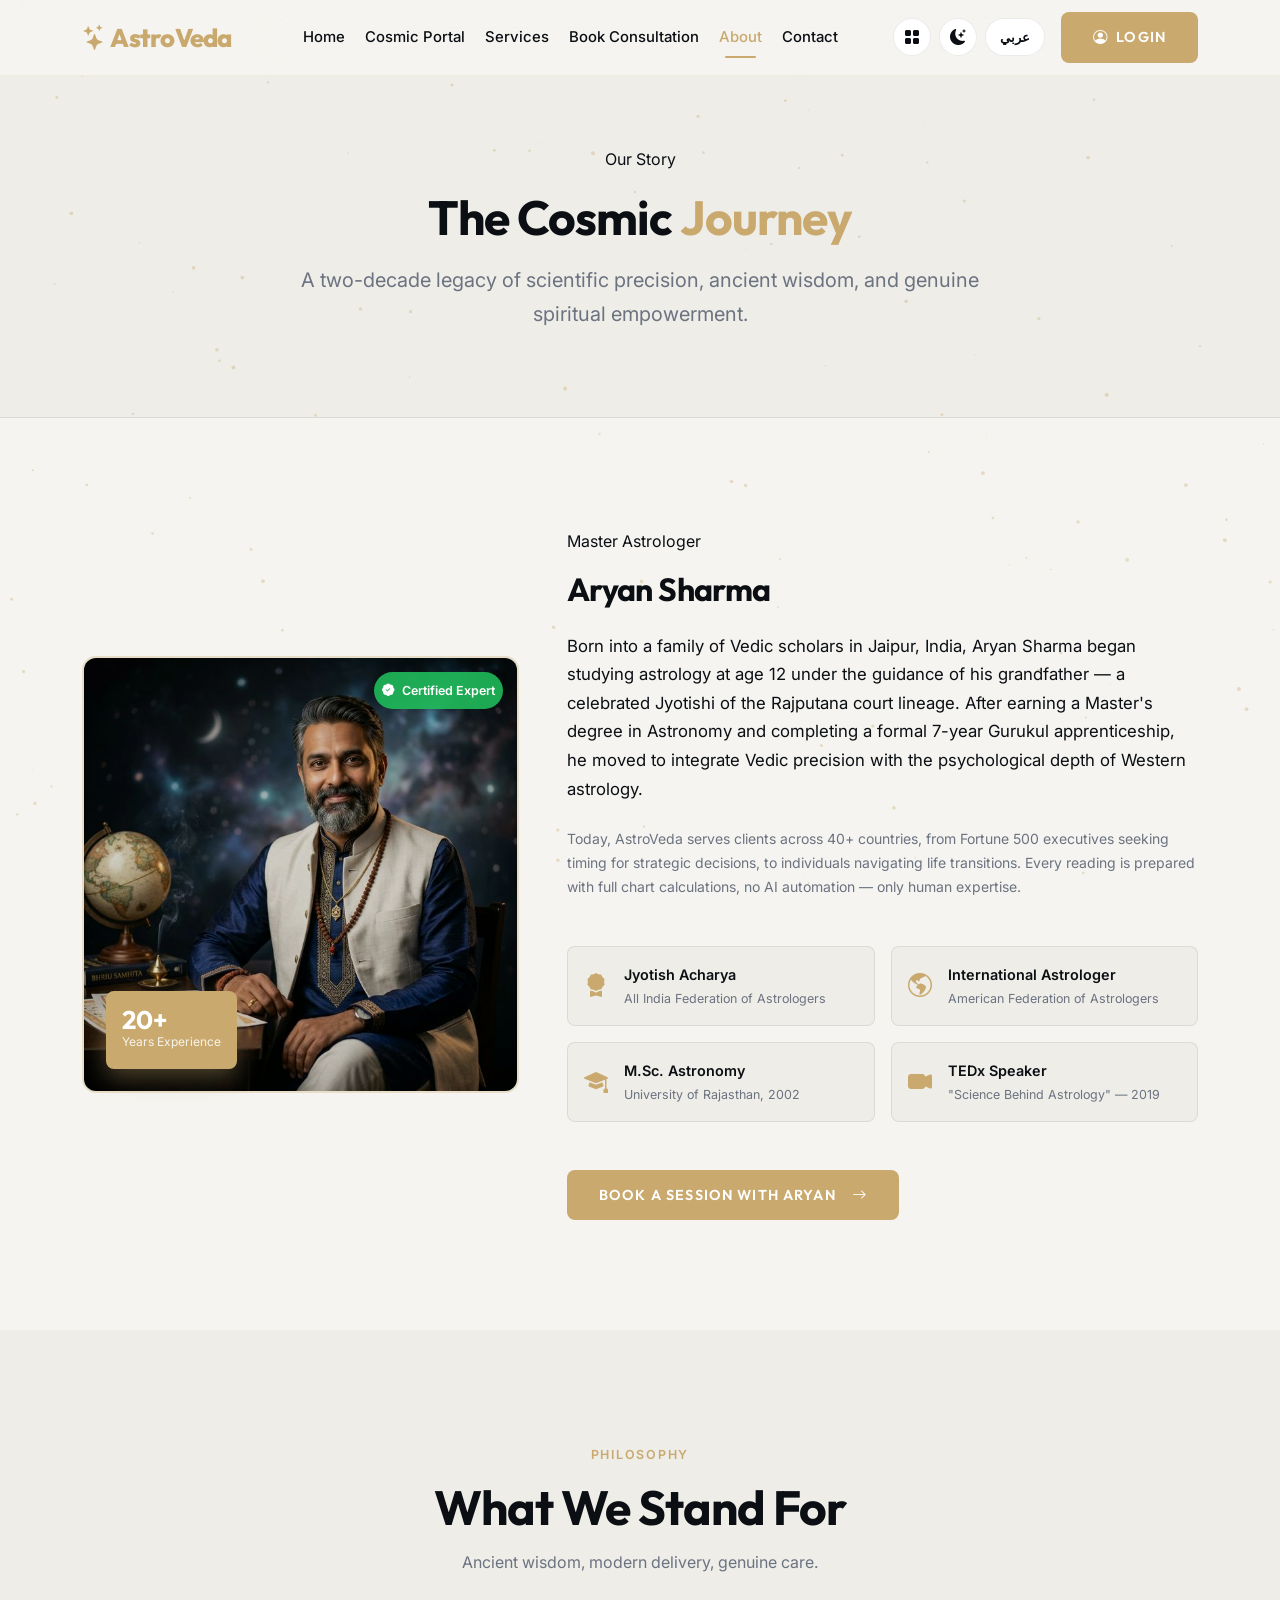
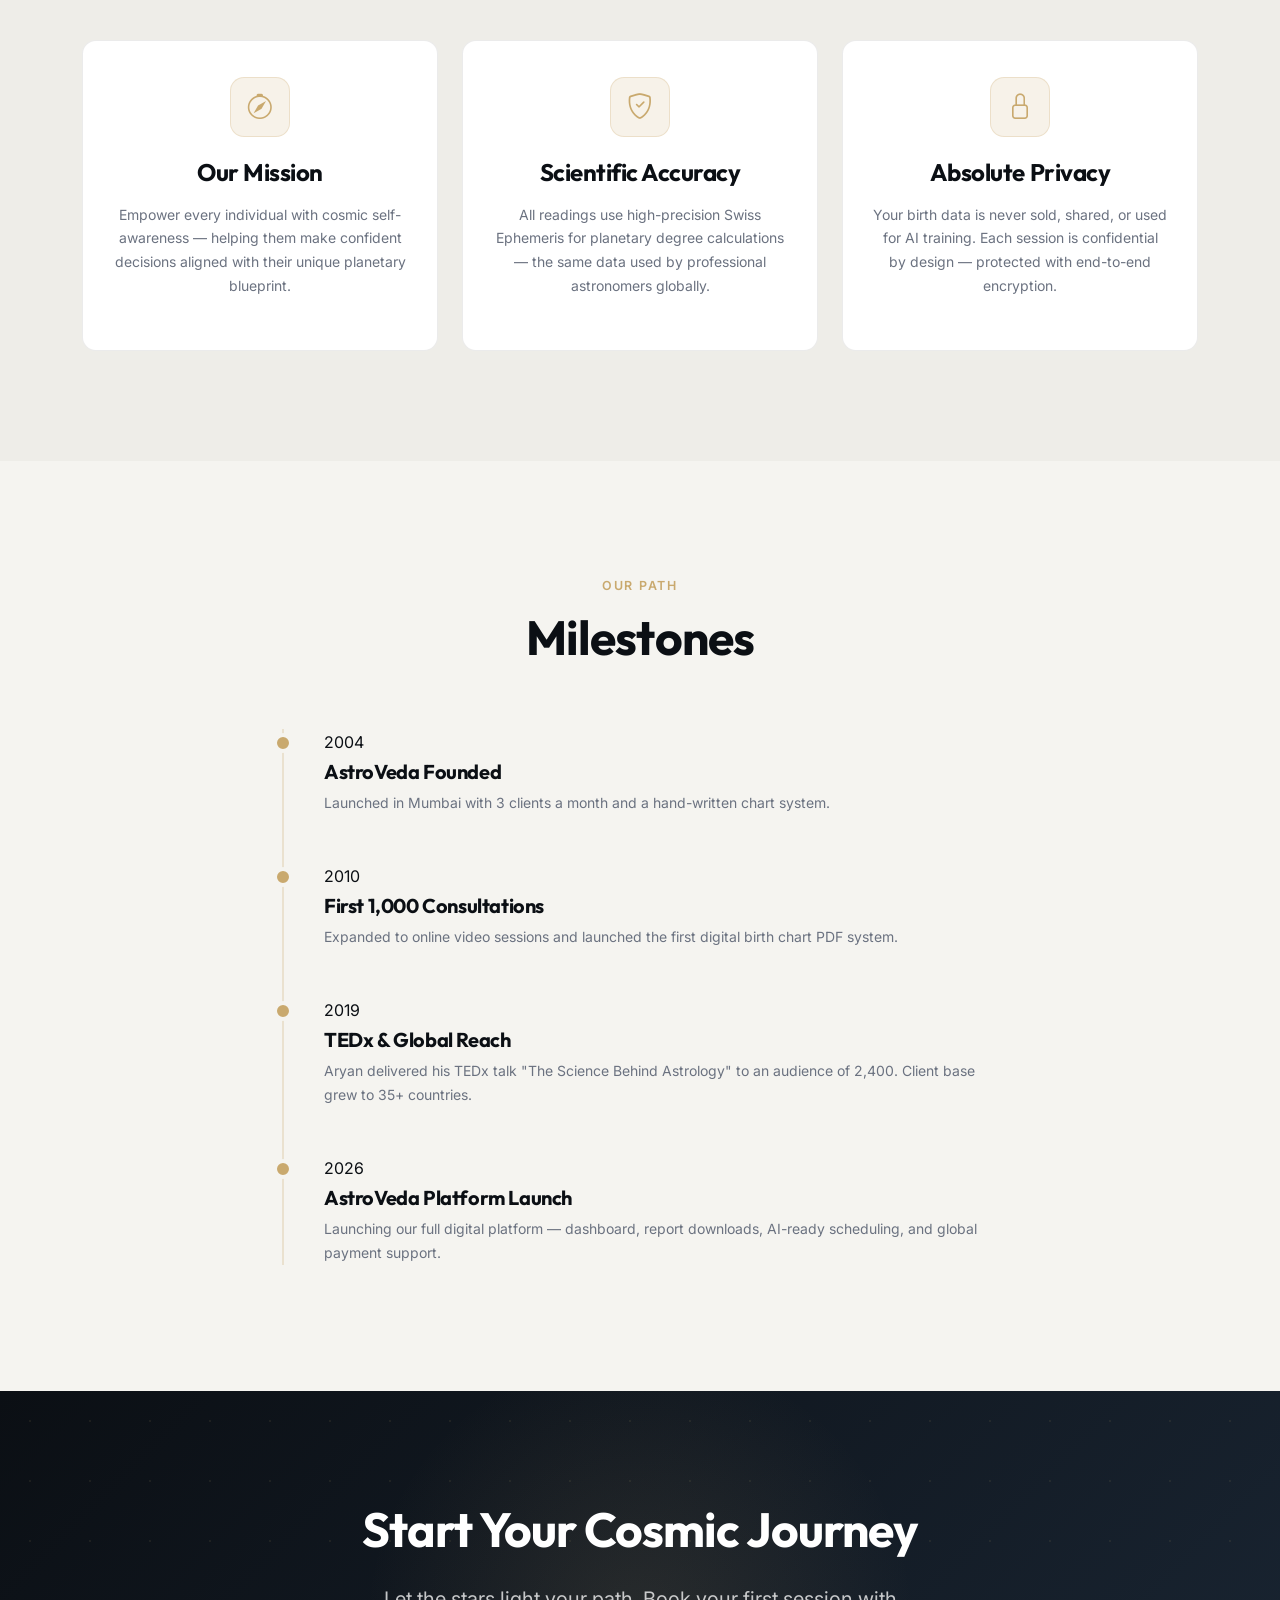
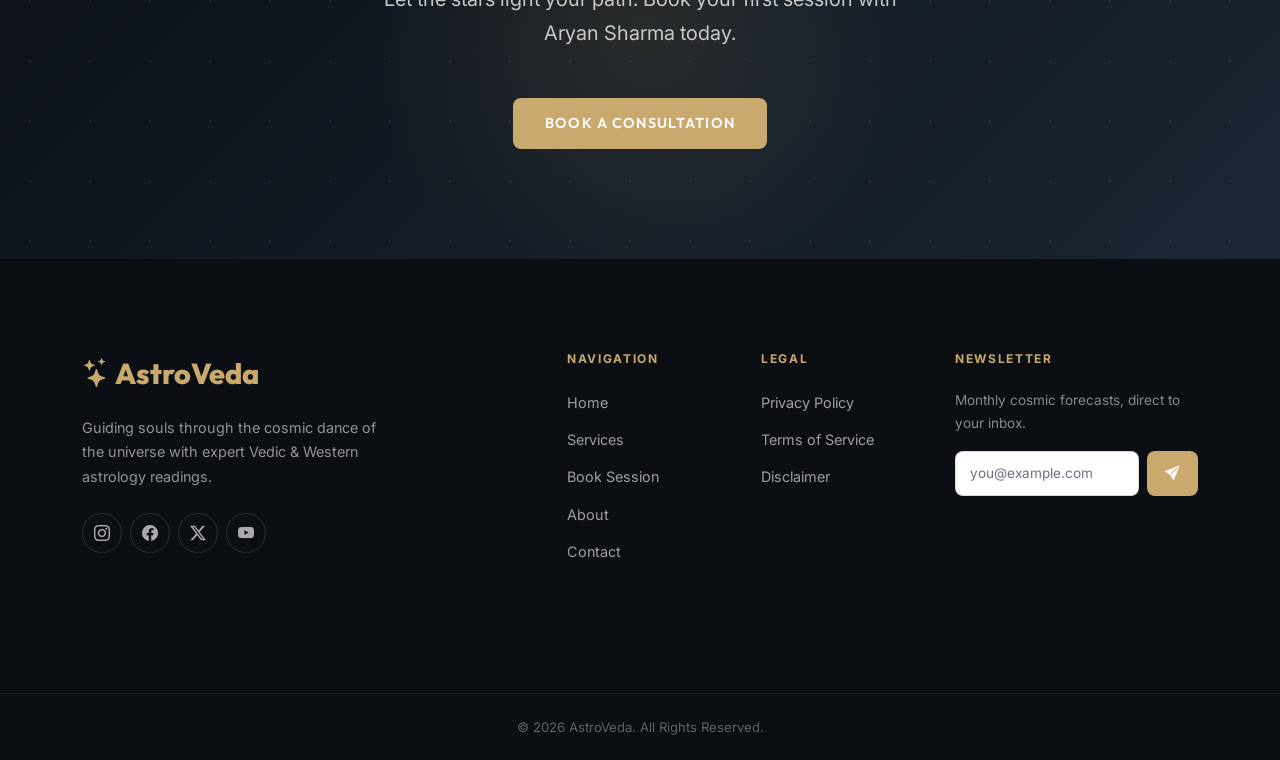
==== about.html @ 6d92bac9 "Initial AstroVeda site" ====
<!DOCTYPE html>
<html lang="en" dir="ltr" data-theme="light">
<head>
  <meta charset="UTF-8">
  <meta name="viewport" content="width=device-width, initial-scale=1.0">
  <link rel="icon" type="image/svg+xml" href="assets/images/favicon.svg">
  <title>About Us | AstroVeda — Master Astrologer Aryan Sharma</title>
  <meta name="description" content="Meet Master Astrologer Aryan Sharma of AstroVeda — 20+ years of Vedic and Western astrology expertise, serving 10,000+ clients worldwide.">
  <link href="https://cdn.jsdelivr.net/npm/bootstrap@5.3.0/dist/css/bootstrap.min.css" rel="stylesheet">
  <link rel="stylesheet" href="https://cdn.jsdelivr.net/npm/bootstrap-icons@1.11.3/font/bootstrap-icons.min.css">
  <link rel="stylesheet" href="assets/css/style.css">
  <link rel="stylesheet" href="assets/css/rtl.css">
</head>
<body class="has-fixed-nav">

<!-- NAVBAR -->
  <nav class="nav-astro navbar navbar-expand-xl" role="navigation" aria-label="Main navigation">
  <div class="container">
    <a class="navbar-brand" href="index.html"><i class="bi bi-stars" aria-hidden="true"></i> AstroVeda</a>
    <button class="navbar-toggler" type="button" data-bs-toggle="offcanvas" data-bs-target="#mainNav" aria-controls="mainNav" aria-expanded="false" aria-label="Toggle navigation">
      <i class="bi bi-list fs-2" style="color:var(--text);" aria-hidden="true"></i>
    </button>
    
    <div class="offcanvas offcanvas-end" tabindex="-1" id="mainNav" aria-labelledby="mainNavLabel" style="background:var(--nav-bg); backdrop-filter:blur(16px);">
      <div class="offcanvas-header border-bottom" style="border-color:var(--card-border)!important;">
        <h5 class="offcanvas-title h-font fw-bold text-accent" id="mainNavLabel">AstroVeda</h5>
        <button type="button" class="btn-close btn-close-white" data-bs-dismiss="offcanvas" aria-label="Close" style="filter:var(--text-invert);"></button>
      </div>
      <div class="offcanvas-body">
        <ul class="navbar-nav mx-auto align-items-lg-center gap-lg-1">
          <li class="nav-item"><a class="nav-link"       href="index.html">Home</a></li>
          <li class="nav-item"><a class="nav-link"       href="home-2.html">Cosmic Portal</a></li>
          <li class="nav-item"><a class="nav-link"       href="services.html">Services</a></li>
          <li class="nav-item"><a class="nav-link"       href="book-consultation.html">Book Consultation</a></li>
          <li class="nav-item"><a class="nav-link active" href="about.html" aria-current="page">About</a></li>
          <li class="nav-item"><a class="nav-link"       href="contact.html">Contact</a></li>
        </ul>
        <div class="d-flex flex-column flex-lg-row align-items-lg-center gap-3 mt-4 mt-lg-0">
          <div class="d-flex align-items-center gap-2">
            <a href="dashboard.html" class="icon-btn" aria-label="Dashboard" title="Dashboard">
              <i class="bi bi-grid-fill" aria-hidden="true"></i>
            </a>
            <button id="theme-toggle" class="icon-btn" aria-label="Toggle dark mode">
              <i class="bi bi-moon-stars-fill" aria-hidden="true"></i>
            </button>
            <button id="rtl-toggle" class="rtl-btn" aria-label="Switch direction">عربي</button>
          </div>
          <a href="login.html" class="btn-gold w-100 w-lg-auto" style="text-decoration:none;"><i class="bi bi-person-circle" aria-hidden="true"></i> Login</a>
        </div>
      </div>
    </div>
  </div>
</nav>

<!-- PAGE HERO -->
<section class="section-pad-sm text-center" style="background:var(--bg-alt); border-bottom:1px solid var(--card-border);">
  <div class="container reveal-up">
    <span class="eyebrow">Our Story</span>
    <h1 class="display-5 fw-bold mt-3 mb-3">The Cosmic <span class="text-accent">Journey</span></h1>
    <p class="text-muted fs-5 mx-auto" style="max-width:680px;">A two-decade legacy of scientific precision, ancient wisdom, and genuine spiritual empowerment.</p>
  </div>
</section>

<!-- BIO SECTION -->
<section class="section-pad">
  <div class="container">
    <div class="row align-items-center g-5">
      <!-- Image -->
      <div class="col-lg-5 reveal-up">
        <div class="position-relative">
          <div style="border-radius:var(--radius); overflow:hidden; border:2px solid rgba(201,169,110,.3);">
            <img src="assets/images/Master_Astrologer_About.png" alt="Master Astrologer Aryan Sharma" class="img-fluid w-100" style="filter:brightness(.85);">
          </div>
          <!-- Stat badge -->
          <div class="position-absolute bottom-0 start-0 m-4 p-3 rounded-3 text-white"
               style="background:var(--accent); box-shadow:0 8px 24px rgba(201,169,110,.4);">
            <div class="h-font fw-bold" style="font-size:1.6rem; line-height:1;">20+</div>
            <div style="font-size:.75rem; opacity:.85;">Years Experience</div>
          </div>
          <!-- Verified badge -->
          <div class="position-absolute top-0 end-0 m-3 p-2 rounded-pill text-white d-flex align-items-center gap-2"
               style="background:rgba(34,197,94,.85); font-size:.78rem; font-weight:600; backdrop-filter:blur(6px);">
            <i class="bi bi-patch-check-fill" aria-hidden="true"></i> Certified Expert
          </div>
        </div>
      </div>

      <!-- Copy -->
      <div class="col-lg-7 reveal-up" style="transition-delay:.15s;">
        <span class="eyebrow">Master Astrologer</span>
        <h2 class="mt-3 mb-4">Aryan Sharma</h2>
        <p class="mb-4" style="font-size:1.05rem;">
          Born into a family of Vedic scholars in Jaipur, India, Aryan Sharma began studying astrology at age 12 under the guidance of his grandfather — a celebrated Jyotishi of the Rajputana court lineage.  
          After earning a Master's degree in Astronomy and completing a formal 7-year Gurukul apprenticeship, he moved to integrate Vedic precision with the psychological depth of Western astrology.
        </p>
        <p class="text-muted mb-5 small">
          Today, AstroVeda serves clients across 40+ countries, from Fortune 500 executives seeking timing for strategic decisions, to individuals navigating life transitions. Every reading is prepared with full chart calculations, no AI automation — only human expertise.
        </p>

        <!-- Credentials -->
        <div class="row g-3 mb-5">
          <div class="col-sm-6">
            <div class="d-flex align-items-center gap-3 p-3 rounded-3" style="background:var(--bg-alt); border:1px solid var(--card-border);">
              <i class="bi bi-award-fill text-accent fs-4" aria-hidden="true"></i>
              <div>
                <div class="fw-semibold" style="font-size:.9rem;">Jyotish Acharya</div>
                <div class="text-muted" style="font-size:.78rem;">All India Federation of Astrologers</div>
              </div>
            </div>
          </div>
          <div class="col-sm-6">
            <div class="d-flex align-items-center gap-3 p-3 rounded-3" style="background:var(--bg-alt); border:1px solid var(--card-border);">
              <i class="bi bi-globe-americas text-accent fs-4" aria-hidden="true"></i>
              <div>
                <div class="fw-semibold" style="font-size:.9rem;">International Astrologer</div>
                <div class="text-muted" style="font-size:.78rem;">American Federation of Astrologers</div>
              </div>
            </div>
          </div>
          <div class="col-sm-6">
            <div class="d-flex align-items-center gap-3 p-3 rounded-3" style="background:var(--bg-alt); border:1px solid var(--card-border);">
              <i class="bi bi-mortarboard-fill text-accent fs-4" aria-hidden="true"></i>
              <div>
                <div class="fw-semibold" style="font-size:.9rem;">M.Sc. Astronomy</div>
                <div class="text-muted" style="font-size:.78rem;">University of Rajasthan, 2002</div>
              </div>
            </div>
          </div>
          <div class="col-sm-6">
            <div class="d-flex align-items-center gap-3 p-3 rounded-3" style="background:var(--bg-alt); border:1px solid var(--card-border);">
              <i class="bi bi-camera-video-fill text-accent fs-4" aria-hidden="true"></i>
              <div>
                <div class="fw-semibold" style="font-size:.9rem;">TEDx Speaker</div>
                <div class="text-muted" style="font-size:.78rem;">"Science Behind Astrology" — 2019</div>
              </div>
            </div>
          </div>
        </div>

        <a href="book-consultation.html" class="btn-gold" style="text-decoration:none;">
          Book a Session with Aryan <i class="bi bi-arrow-right ms-2" aria-hidden="true"></i>
        </a>
      </div>
    </div>
  </div>
</section>

<!-- MISSION & VALUES -->
<section class="section-pad" style="background:var(--bg-alt);">
  <div class="container">
    <div class="section-header reveal-up">
      <span class="eyebrow">Philosophy</span>
      <h2>What We Stand For</h2>
      <p>Ancient wisdom, modern delivery, genuine care.</p>
    </div>
    <div class="row g-4 stagger">
      <div class="col-md-4 reveal-up">
        <div class="card-astro text-center">
          <div class="svc-icon mx-auto"><i class="bi bi-compass" aria-hidden="true"></i></div>
          <h4 class="h-font mb-3">Our Mission</h4>
          <p class="text-muted small">Empower every individual with cosmic self-awareness — helping them make confident decisions aligned with their unique planetary blueprint.</p>
        </div>
      </div>
      <div class="col-md-4 reveal-up">
        <div class="card-astro text-center">
          <div class="svc-icon mx-auto"><i class="bi bi-shield-check" aria-hidden="true"></i></div>
          <h4 class="h-font mb-3">Scientific Accuracy</h4>
          <p class="text-muted small">All readings use high-precision Swiss Ephemeris for planetary degree calculations — the same data used by professional astronomers globally.</p>
        </div>
      </div>
      <div class="col-md-4 reveal-up">
        <div class="card-astro text-center">
          <div class="svc-icon mx-auto"><i class="bi bi-lock" aria-hidden="true"></i></div>
          <h4 class="h-font mb-3">Absolute Privacy</h4>
          <p class="text-muted small">Your birth data is never sold, shared, or used for AI training. Each session is confidential by design — protected with end-to-end encryption.</p>
        </div>
      </div>
    </div>
  </div>
</section>

<!-- TIMELINE -->
<section class="section-pad">
  <div class="container">
    <div class="section-header reveal-up">
      <span class="eyebrow">Our Path</span>
      <h2>Milestones</h2>
    </div>
    <div class="row justify-content-center">
      <div class="col-lg-8">
        <div class="timeline-wrap">
          <div class="timeline-item reveal-up">
            <span class="eyebrow d-block mb-1">2004</span>
            <h5 class="h-font">AstroVeda Founded</h5>
            <p class="text-muted small">Launched in Mumbai with 3 clients a month and a hand-written chart system.</p>
          </div>

          <div class="timeline-item reveal-up" style="transition-delay:.1s;">
            <span class="eyebrow d-block mb-1">2010</span>
            <h5 class="h-font">First 1,000 Consultations</h5>
            <p class="text-muted small">Expanded to online video sessions and launched the first digital birth chart PDF system.</p>
          </div>

          <div class="timeline-item reveal-up" style="transition-delay:.2s;">
            <span class="eyebrow d-block mb-1">2019</span>
            <h5 class="h-font">TEDx & Global Reach</h5>
            <p class="text-muted small">Aryan delivered his TEDx talk "The Science Behind Astrology" to an audience of 2,400. Client base grew to 35+ countries.</p>
          </div>

          <div class="timeline-item reveal-up" style="transition-delay:.3s;">
            <span class="eyebrow d-block mb-1">2026</span>
            <h5 class="h-font">AstroVeda Platform Launch</h5>
            <p class="text-muted small">Launching our full digital platform — dashboard, report downloads, AI-ready scheduling, and global payment support.</p>
          </div>
        </div>
      </div>
    </div>
  </div>
</section>

<!-- CTA -->
<section class="cta-band text-center" aria-labelledby="about-cta">
  <div class="cta-glow" aria-hidden="true"></div>
  <div class="container position-relative" style="z-index:1;">
    <div class="reveal-up">
      <h2 id="about-cta" class="display-5 fw-bold text-white mb-4">Start Your Cosmic Journey</h2>
      <p class="mb-5 opacity-75 fs-5 mx-auto" style="max-width:560px;">Let the stars light your path. Book your first session with Aryan Sharma today.</p>
      <a href="book-consultation.html" class="btn-gold" style="text-decoration:none;">Book a Consultation</a>
    </div>
  </div>
</section>

<!-- FOOTER -->
<footer class="footer-main" role="contentinfo">
  <div class="container">
    <div class="row g-5 pb-5">
      <div class="col-lg-4">
        <div class="footer-brand"><i class="bi bi-stars" aria-hidden="true"></i> AstroVeda</div>
        <p class="footer-desc">Guiding souls through the cosmic dance of the universe with expert Vedic &amp; Western astrology readings.</p>
        <div class="footer-social d-flex gap-2 mt-4">
          <a href="#" aria-label="Instagram"><i class="bi bi-instagram" aria-hidden="true"></i></a>
          <a href="#" aria-label="Facebook"><i class="bi bi-facebook" aria-hidden="true"></i></a>
          <a href="#" aria-label="Twitter / X"><i class="bi bi-twitter-x" aria-hidden="true"></i></a>
          <a href="#" aria-label="YouTube"><i class="bi bi-youtube" aria-hidden="true"></i></a>
        </div>
      </div>
      <div class="col-6 col-lg-2 ms-lg-auto">
        <p class="footer-heading">Navigation</p>
        <ul class="footer-links">
          <li><a href="index.html">Home</a></li>
          <li><a href="services.html">Services</a></li>
          <li><a href="book-consultation.html">Book Session</a></li>
          <li><a href="about.html">About</a></li>
          <li><a href="contact.html">Contact</a></li>
        </ul>
      </div>
      <div class="col-6 col-lg-2">
        <p class="footer-heading">Legal</p>
        <ul class="footer-links">
          <li><a href="#">Privacy Policy</a></li>
          <li><a href="#">Terms of Service</a></li>
          <li><a href="#">Disclaimer</a></li>
        </ul>
      </div>
      <div class="col-12 col-lg-3">
        <p class="footer-heading">Newsletter</p>
        <p style="font-size:.85rem; opacity:.6; margin-bottom:16px;">Monthly cosmic forecasts, direct to your inbox.</p>
        <form onsubmit="event.preventDefault();" class="d-flex gap-2">
          <input type="email" class="form-field" placeholder="you@example.com" aria-label="Email for newsletter" required style="flex:1; font-size:.85rem; padding:10px 14px;">
          <button type="submit" class="btn-gold" style="padding:10px 18px; flex-shrink:0;"><i class="bi bi-send-fill" aria-hidden="true"></i></button>
        </form>
      </div>
    </div>
  </div>
  <div class="footer-bottom"><div class="container text-center">&copy; 2026 AstroVeda. All Rights Reserved.</div></div>
</footer>

<script src="https://cdn.jsdelivr.net/npm/bootstrap@5.3.0/dist/js/bootstrap.bundle.min.js"></script>
<script src="assets/js/main.js"></script>
</body>
</html>
---- assets/css/style.css ----
/* ================================================
   ASTROVEDA — PREMIUM ASTROLOGER WEBSITE
   Design System | v1.0 | © 2026 AstroVeda
   Colors: #0B0F14 | #1A2634 | #C9A96E
   ================================================ */

@import url('https://fonts.googleapis.com/css2?family=Inter:wght@300;400;500;600;700&family=Outfit:wght@300;400;500;600;700;800&display=swap');

/* ─── CSS VARIABLES ─────────────────────────── */
:root {
  /* Brand Colors */
  --primary:   #0B0F14;
  --secondary: #1A2634;
  --accent:    #C9A96E;
  --accent-dim: rgba(201,169,110,.15);
  --accent-glow: 0 0 20px rgba(201,169,110,.35);

  /* Light Mode Tokens */
  --bg:           #f5f4f0;
  --bg-alt:       #eeede8;
  --text:         #0B0F14;
  --text-muted:   #6b7280;
  --card-bg:      #ffffff;
  --card-border:  rgba(0,0,0,.08);
  --nav-bg:       rgba(245,244,240,.85);
  --input-bg:     #ffffff;
  --input-border: rgba(0,0,0,.15);
  --text-invert:  none;

  /* Typography */
  --font-h: 'Outfit', sans-serif;
  --font-b: 'Inter', sans-serif;

  /* Motion */
  --ease: cubic-bezier(.4,0,.2,1);
  --dur:  0.4s;

  /* Layout */
  --nav-h:  76px;
  --radius: 14px;
  --radius-sm: 8px;
}

/* Dark Mode Tokens */
[data-theme="dark"] {
  --bg:           #0B0F14;
  --bg-alt:       #111820;
  --text:         #f0ede6;
  --text-muted:   #8b96a5;
  --card-bg:      #1A2634;
  --card-border:  rgba(255,255,255,.07);
  --nav-bg:       rgba(11,15,20,.88);
  --input-bg:     rgba(255,255,255,.05);
  --input-border: rgba(255,255,255,.12);
  --text-invert:  invert(1);
}

/* ─── RESET & BASE ──────────────────────────── */
*, *::before, *::after { box-sizing: border-box; margin: 0; padding: 0; }

html { 
  scroll-behavior: smooth; 
  scroll-padding-top: var(--nav-h);
  width: 100%;
  max-width: 100%;
  overflow-x: hidden;
}

body {
  font-family: var(--font-b);
  background: var(--bg);
  color: var(--text);
  overflow-x: hidden;
  width: 100%;
  max-width: 100%;
  position: relative;
  -webkit-font-smoothing: antialiased;
  transition: background var(--dur) var(--ease), color var(--dur) var(--ease);
  line-height: 1.7;
}

body.has-fixed-nav {
  padding-top: var(--nav-h);
}

h1,h2,h3,h4,h5,h6 {
  font-family: var(--font-h);
  font-weight: 700;
  letter-spacing: -.02em;
  line-height: 1.15;
  color: var(--text);
}

a { color: inherit; text-decoration: none; }

img { max-width: 100%; display: block; }

/* ─── UTILITY ───────────────────────────────── */
.text-accent   { color: var(--accent) !important; }
.bg-accent     { background-color: var(--accent) !important; }
.border-accent { border-color: var(--accent) !important; }
.bg-card       { background: var(--card-bg); }
.text-muted    { color: var(--text-muted) !important; }
.section-pad   { padding: 110px 0; }
.section-pad-sm{ padding: 70px 0; }
.h-font        { font-family: var(--font-h); }
.radius        { border-radius: var(--radius); }

/* ─── SCROLLBAR ─────────────────────────────── */
::-webkit-scrollbar { width: 6px; }
::-webkit-scrollbar-track { background: var(--bg); }
::-webkit-scrollbar-thumb { background: var(--accent); border-radius: 99px; }

/* ─── CURSOR TRAIL (canvas behind body) ─────── */
#cosmic-canvas {
  position: fixed;
  inset: 0;
  width: 100%;
  height: 100%;
  pointer-events: none;
  z-index: 0;
}

/* ─── NAVBAR ────────────────────────────────── */
.nav-astro {
  position: fixed;
  top: 0;
  inset-inline: 0;
  width: 100%;
  height: var(--nav-h);
  background: var(--nav-bg);
  backdrop-filter: blur(16px);
  -webkit-backdrop-filter: blur(16px);
  border-bottom: 1px solid rgba(201,169,110,.12);
  z-index: 999;
  transition: background var(--dur) var(--ease), box-shadow var(--dur) var(--ease);
}
.nav-astro.scrolled {
  box-shadow: 0 4px 30px rgba(0,0,0,.15);
}
.nav-astro .navbar-brand {
  font-family: var(--font-h);
  font-weight: 800;
  font-size: 1.6rem;
  color: var(--accent);
  letter-spacing: -.03em;
}
.nav-astro .nav-link {
  color: var(--text);
  font-weight: 500;
  font-size: .93rem;
  padding-inline: 14px;
  padding-block: 8px;
  border-radius: var(--radius-sm);
  transition: color .25s, background .25s;
  position: relative;
}
.nav-astro .nav-link::after {
  content: '';
  position: absolute;
  bottom: 0;
  inset-inline-start: 14px;
  inset-inline-end: 14px;
  height: 2px;
  background: var(--accent);
  transform: scaleX(0);
  transform-origin: center;
  transition: transform .3s var(--ease);
  border-radius: 2px;
}
.nav-astro .nav-link:hover,
.nav-astro .nav-link.active { color: var(--accent); }
.nav-astro .nav-link:hover::after,
.nav-astro .nav-link.active::after { transform: scaleX(1); }
.nav-astro .navbar-toggler { border: 0; color: var(--text); }
.nav-astro .navbar-toggler:focus { box-shadow: none; }

/* icon buttons in nav */
.icon-btn {
  width: 38px; height: 38px;
  border-radius: 50%;
  border: 1px solid var(--card-border);
  background: var(--card-bg);
  color: var(--text);
  display: inline-flex; align-items: center; justify-content: center;
  cursor: pointer;
  font-size: 1rem;
  transition: border-color .25s, color .25s, background .25s;
}
.icon-btn:hover { border-color: var(--accent); color: var(--accent); }

.rtl-btn {
  padding: 0 14px;
  height: 38px;
  border-radius: 99px;
  border: 1px solid var(--card-border);
  background: var(--card-bg);
  color: var(--text);
  font-size: .82rem;
  font-weight: 600;
  cursor: pointer;
  transition: border-color .25s, color .25s;
  white-space: nowrap;
}
.rtl-btn:hover { border-color: var(--accent); color: var(--accent); }

/* ─── BUTTONS ───────────────────────────────── */
.btn-gold {
  display: inline-flex;
  align-items: center;
  gap: 8px;
  padding: 13px 32px;
  background: var(--accent);
  color: #fff;
  font-family: var(--font-h);
  font-weight: 600;
  font-size: .9rem;
  letter-spacing: .08em;
  text-transform: uppercase;
  border: none;
  border-radius: var(--radius-sm);
  cursor: pointer;
  position: relative;
  overflow: hidden;
  transition: transform .3s var(--ease), box-shadow .3s var(--ease), color .2s;
}
.btn-gold::before {
  content: '';
  position: absolute;
  inset: 0;
  background: linear-gradient(120deg, transparent 30%, rgba(255,255,255,.32) 50%, transparent 70%);
  transform: translateX(-100%);
  transition: transform .55s var(--ease);
}
.btn-gold:hover { transform: translateY(-3px); box-shadow: var(--accent-glow); color: #fff; }
.btn-gold:hover::before { transform: translateX(100%); }
.btn-gold:active { transform: translateY(0); }

.btn-ghost {
  display: inline-flex;
  align-items: center;
  gap: 8px;
  padding: 12px 30px;
  border: 2px solid var(--accent);
  background: transparent;
  color: var(--accent);
  font-family: var(--font-h);
  font-weight: 600;
  font-size: .9rem;
  letter-spacing: .08em;
  text-transform: uppercase;
  border-radius: var(--radius-sm);
  cursor: pointer;
  transition: background .3s, color .3s;
}
.btn-ghost:hover { background: var(--accent); color: #fff; }

/* ─── CARDS ─────────────────────────────────── */
.card-astro {
  background: var(--card-bg);
  border: 1px solid var(--card-border);
  border-radius: var(--radius);
  padding: 36px 30px;
  height: 100%;
  position: relative;
  overflow: hidden;
  transition: transform .35s var(--ease), box-shadow .35s var(--ease), border-color .35s;
}
.card-astro::before {
  content: '';
  position: absolute;
  inset: 0;
  background: radial-gradient(circle at 50% 0%, var(--accent-dim) 0%, transparent 65%);
  opacity: 0;
  transition: opacity .4s;
}
.card-astro:hover { transform: translateY(-8px); box-shadow: 0 24px 48px rgba(0,0,0,.12); border-color: rgba(201,169,110,.35); }
.card-astro:hover::before { opacity: 1; }
[data-theme="dark"] .card-astro:hover { box-shadow: 0 24px 48px rgba(0,0,0,.45); }

.hero-section {
  min-height: calc(100vh - var(--nav-h));
  padding: 60px 0;
  display: flex;
  align-items: center;
  position: relative;
  overflow: hidden;
  z-index: 1;
}

/* Home 2 specific Hero */
.hero-section-2 {
  min-height: calc(100vh - var(--nav-h));
  display: flex;
  align-items: center;
  justify-content: center;
  position: relative;
  text-align: center;
  overflow: hidden;
  z-index: 1;
}
.hero-bg-wrap {
  position: absolute;
  inset: 0;
  background-size: cover;
  background-position: center;
  opacity: 0.35;
  mix-blend-mode: lighten;
  z-index: -1;
  mask-image: linear-gradient(180deg, rgba(0,0,0,1) 60%, rgba(0,0,0,0) 100%);
  -webkit-mask-image: linear-gradient(180deg, rgba(0,0,0,1) 60%, rgba(0,0,0,0) 100%);
}

.hero-tagline {
  display: inline-flex;
  align-items: center;
  gap: 8px;
  padding: 6px 16px;
  border: 1px solid rgba(201,169,110,.4);
  border-radius: 99px;
  font-size: .78rem;
  font-weight: 500;
  letter-spacing: .1em;
  text-transform: uppercase;
  color: var(--accent);
  background: var(--accent-dim);
  margin-bottom: 24px;
}

.hero-title {
  font-size: clamp(2.8rem, 6vw, 5.2rem);
  font-weight: 800;
  line-height: 1.06;
  margin-bottom: 24px;
}
.hero-title .gold { color: var(--accent); }

.hero-subtitle {
  font-size: 1.12rem;
  color: var(--text-muted);
  max-width: 520px;
  margin-bottom: 40px;
  line-height: 1.7;
}

/* Zodiac SVG Wheel */
.zodiac-wrap {
  position: relative;
  width: clamp(280px, 45vw, 460px);
  aspect-ratio: 1;
  margin: 0 auto;
}
.zodiac-wrap img.zodiac-bg {
  position: absolute;
  top: 2%;
  left: 2%;
  width: 96%;
  height: 96%;
  border-radius: 50%;
  object-fit: cover;
  z-index: 0;
  filter: brightness(.6);
  animation: spinWheel 80s linear infinite;
}
.zodiac-svg {
  position: relative;
  z-index: 1;
  width: 100%;
  height: 100%;
  animation: spinWheel 80s linear infinite;
}
[dir="rtl"] .zodiac-svg { animation-direction: reverse; }

@keyframes spinWheel {
  to { transform: rotate(360deg); }
}

.zodiac-svg circle,
.zodiac-svg line,
.zodiac-svg path {
  stroke-dasharray: 1200;
  stroke-dashoffset: 1200;
  animation: drawStroke 3s var(--ease) forwards;
}
.zodiac-glow {
  position: absolute;
  inset: 20%;
  border-radius: 50%;
  background: radial-gradient(circle, rgba(201,169,110,.20) 0%, transparent 70%);
  animation: pulseGlow 4s ease-in-out infinite;
}
@keyframes drawStroke { to { stroke-dashoffset: 0; } }
@keyframes pulseGlow { 0%,100%{ opacity:.5; transform: scale(1); } 50%{ opacity:1; transform:scale(1.08); } }

/* Floating zodiac signs around wheel */
.zodiac-floating {
  position: absolute;
  font-size: 1.1rem;
  color: var(--accent);
  opacity: .65;
  animation: floatIcon 6s ease-in-out infinite;
  font-family: var(--font-h);
}
.zodiac-floating:nth-child(odd) { animation-direction: reverse; }
@keyframes floatIcon {
  0%,100% { transform: translateY(0); }
  50%      { transform: translateY(-8px); }
}

/* ─── STATS BAR ─────────────────────────────── */
.stats-bar {
  background: var(--secondary);
  color: #fff;
  padding: 32px 0;
}
.stat-item { text-align: center; }
.stat-item .stat-num {
  display: block;
  font-family: var(--font-h);
  font-size: 2.4rem;
  font-weight: 800;
  color: var(--accent);
  line-height: 1;
}
.stat-item .stat-label { font-size: .82rem; opacity: .7; text-transform: uppercase; letter-spacing: .1em; margin-top: 4px; }

/* ─── SECTION HEADERS ───────────────────────── */
.section-header { text-align: center; margin-bottom: 64px; }
.section-header .eyebrow {
  display: inline-block;
  font-size: .78rem;
  font-weight: 600;
  letter-spacing: .14em;
  text-transform: uppercase;
  color: var(--accent);
  margin-bottom: 14px;
}
.section-header h2 { font-size: clamp(2rem, 4vw, 3rem); }
.section-header p { color: var(--text-muted); max-width: 560px; margin: 14px auto 0; }

/* ─── SERVICE ICON ──────────────────────────── */
.svc-icon {
  width: 60px; height: 60px;
  border-radius: 14px;
  background: var(--accent-dim);
  border: 1px solid rgba(201,169,110,.25);
  display: flex; align-items: center; justify-content: center;
  font-size: 1.6rem;
  color: var(--accent);
  margin-bottom: 22px;
  transition: background .3s, transform .3s;
}
.card-astro:hover .svc-icon { background: var(--accent); color: #fff; transform: rotate(6deg) scale(1.1); }

/* ─── TESTIMONIAL CARD ──────────────────────── */
.testi-card {
  background: var(--card-bg);
  border: 1px solid var(--card-border);
  border-radius: var(--radius);
  padding: 36px;
  position: relative;
}
.testi-card .quote-mark {
  font-size: 5rem;
  font-family: Georgia, serif;
  line-height: .6;
  color: var(--accent);
  opacity: .3;
  position: absolute;
  top: 20px;
  inset-inline-start: 28px;
}
.testi-star { color: var(--accent); font-size: .85rem; margin-bottom: 16px; }
.testi-text { font-size: 1rem; line-height: 1.75; color: var(--text); margin-bottom: 24px; }
.testi-author { display: flex; align-items: center; gap: 12px; }
.testi-author img { width: 46px; height: 46px; border-radius: 50%; object-fit: cover; border: 2px solid var(--accent); }
.testi-author .name { font-weight: 600; font-size: .9rem; }
.testi-author .role { font-size: .78rem; color: var(--text-muted); }

/* ─── PROCESS STEPS ─────────────────────────── */
.step-num {
  width: 52px; height: 52px;
  border-radius: 50%;
  border: 2px solid var(--accent);
  display: flex; align-items: center; justify-content: center;
  font-family: var(--font-h);
  font-weight: 800;
  font-size: 1.2rem;
  color: var(--accent);
  margin-bottom: 20px;
  transition: background .3s, color .3s;
}
.card-astro:hover .step-num { background: var(--accent); color: #fff; }

/* ─── PARALLAX STAR CANVAS ──────────────────── */
.parallax-canvas {
  pointer-events: none;
  position: absolute;
  inset: 0;
  z-index: 0;
}

/* ─── CTA BAND ──────────────────────────────── */
.cta-band {
  position: relative;
  background: linear-gradient(135deg, var(--primary) 0%, var(--secondary) 100%);
  overflow: hidden;
  padding: 110px 0;
  color: #fff;
}
.cta-band::before {
  content: '';
  position: absolute;
  inset: 0;
  background: url('data:image/svg+xml,<svg xmlns="http://www.w3.org/2000/svg" width="60" height="60"><circle cx="30" cy="30" r="1" fill="rgba(201,169,110,.12)"/></svg>') repeat;
}
.cta-band .cta-glow {
  position: absolute;
  width: 600px; height: 600px;
  border-radius: 50%;
  background: radial-gradient(circle, rgba(201,169,110,.12) 0%, transparent 65%);
  top: 50%; left: 50%;
  transform: translate(-50%, -50%);
  pointer-events: none;
}

/* ─── FOOTER ────────────────────────────────── */
.footer-main {
  background: var(--primary);
  color: rgba(255,255,255,.85);
  padding: 90px 0 0;
}
.footer-brand {
  font-family: var(--font-h);
  font-size: 1.8rem;
  font-weight: 800;
  color: var(--accent);
  margin-bottom: 18px;
}
.footer-desc { font-size: .9rem; opacity: .65; line-height: 1.7; max-width: 300px; }
.footer-heading { font-size: .75rem; font-weight: 700; letter-spacing: .14em; text-transform: uppercase; color: var(--accent); margin-bottom: 20px; }
.footer-links { list-style: none; padding: 0; margin: 0; }
.footer-links li { margin-bottom: 10px; }
.footer-links a { color: rgba(255,255,255,.6); font-size: .9rem; transition: color .2s; }
.footer-links a:hover { color: var(--accent); }
.footer-social a {
  width: 40px; height: 40px;
  border-radius: 50%;
  border: 1px solid rgba(255,255,255,.12);
  display: inline-flex; align-items: center; justify-content: center;
  color: rgba(255,255,255,.65);
  font-size: 1rem;
  transition: border-color .2s, color .2s, background .2s;
}
.footer-social a:hover { border-color: var(--accent); color: var(--accent); background: var(--accent-dim); }
.footer-bottom {
  border-top: 1px solid rgba(255,255,255,.07);
  padding: 22px 0;
  margin-top: 70px;
  font-size: .82rem;
  color: rgba(255,255,255,.35);
}
.footer-newsletter-form .form-field {
  background: rgba(255,255,255,.05);
  border-color: rgba(255,255,255,.1);
  color: #fff;
}
.footer-newsletter-form .form-field:focus {
  border-color: var(--accent);
  background: rgba(255,255,255,.08);
}
/* ─── FORMS ─────────────────────────────────── */
.footer-main form.d-flex {
  flex-wrap: nowrap;
  align-items: stretch;
}
.footer-main form.d-flex .form-field {
  flex: 1 1 auto;
  min-width: 0;
}
.footer-main form.d-flex .btn-gold {
  flex: 0 0 auto;
  width: auto;
}
.form-field {
  background: var(--input-bg);
  border: 1px solid var(--input-border);
  border-radius: var(--radius-sm);
  color: var(--text);
  padding: 13px 16px;
  width: 100%;
  font-family: var(--font-b);
  font-size: .95rem;
  transition: border-color .25s, box-shadow .25s;
  outline: none;
}
.form-field:focus {
  border-color: var(--accent);
  box-shadow: 0 0 0 3px rgba(201,169,110,.15);
}
.form-field::placeholder { color: var(--text-muted); }
select.form-field option { background: var(--card-bg); color: var(--text); }

/* ─── DASHBOARD ─────────────────────────────── */
.dash-wrap {
  display: flex;
  min-height: 100dvh;
}

.dash-sidebar {
  width: 268px;
  flex-shrink: 0;
  background: var(--secondary);
  border-inline-start: 1px solid rgba(255,255,255,.07);
  position: fixed;
  inset-block: 0;
  inset-inline-end: 0;
  overflow-y: auto;
  z-index: 1050;
  display: flex;
  flex-direction: column;
  padding: 32px 20px;
  transition: transform var(--dur) var(--ease);
}

.dash-sidebar .brand {
  font-family: var(--font-h);
  font-weight: 800;
  font-size: 1.45rem;
  color: var(--accent);
  margin-bottom: 40px;
  display: flex; align-items: center; gap: 10px;
}

.dash-nav-link {
  display: flex;
  align-items: center;
  gap: 12px;
  padding: 11px 16px;
  border-radius: var(--radius-sm);
  color: rgba(255,255,255,.55);
  font-size: .9rem;
  font-weight: 500;
  cursor: pointer;
  border: none;
  background: none;
  width: 100%;
  text-align: start;
  transition: color .25s, background .25s;
  margin-bottom: 3px;
}
.dash-nav-link i { font-size: 1.1rem; flex-shrink: 0; }
.dash-nav-link:hover { color: rgba(255,255,255,.9); background: rgba(255,255,255,.06); }
.dash-nav-link.active { color: #fff; background: rgba(201,169,110,.18); }
.dash-nav-link.active i { color: var(--accent); }

.dash-main {
  margin-inline-end: 268px;
  flex: 1;
  min-width: 0;
  padding: 36px 40px;
  background: var(--bg);
  transition: margin var(--dur) var(--ease);
  overflow-x: hidden;
}

.dash-topbar {
  display: flex;
  align-items: center;
  justify-content: space-between;
  margin-bottom: 40px;
  gap: 16px;
}
.dash-topbar h2 {
  font-size: 1.65rem;
  font-weight: 700;
}

.kpi-card {
  background: var(--card-bg);
  border: 1px solid var(--card-border);
  border-radius: var(--radius);
  padding: 26px 28px;
  display: flex;
  align-items: center;
  gap: 18px;
}
.kpi-icon {
  width: 52px; height: 52px;
  border-radius: 12px;
  background: var(--accent-dim);
  display: flex; align-items: center; justify-content: center;
  font-size: 1.4rem;
  color: var(--accent);
  flex-shrink: 0;
}
.kpi-num { font-family: var(--font-h); font-size: 2rem; font-weight: 800; line-height: 1; }
.kpi-label { font-size: .8rem; color: var(--text-muted); margin-top: 4px; text-transform: uppercase; letter-spacing: .06em; }

.dash-card {
  background: var(--card-bg);
  border: 1px solid var(--card-border);
  border-radius: var(--radius);
  padding: 28px;
  height: 100%;
}
.dash-card h5 { font-size: 1.08rem; margin-bottom: 20px; }

/* sidebar mobile */
@media (max-width: 992px) {
  .dash-sidebar {
    transform: translateX(100%);
  }
  .dash-sidebar.open {
    transform: translateX(0);
  }
  .dash-main {
    margin-inline-end: 0;
    padding: 24px 20px;
  }
}

/* ─── ANIMATIONS ────────────────────────────── */
.reveal-up {
  opacity: 0;
  transform: translateY(36px);
  transition: opacity .7s var(--ease), transform .7s var(--ease);
}
.reveal-up.in {
  opacity: 1;
  transform: translateY(0);
}

/* stagger children */
.stagger > *:nth-child(1) { transition-delay: 0s; }
.stagger > *:nth-child(2) { transition-delay: .1s; }
.stagger > *:nth-child(3) { transition-delay: .2s; }
.stagger > *:nth-child(4) { transition-delay: .3s; }

/* ─── RTL FIXUPS ────────────────────────────── */
[dir="rtl"] .btn-gold::before {
  transform: translateX(100%);
}
[dir="rtl"] .btn-gold:hover::before {
  transform: translateX(-100%);
}
[dir="rtl"] .footer-desc { margin-inline-end: 0; }
/* ─── NEW UNIQUE SECTIONS ───────────────────── */


/* Section 1: Astral Legacy */
.astral-legacy {
  overflow: hidden;
  position: relative;
  background: var(--bg);
}

.legacy-img-wrap {
  position: relative;
  z-index: 2;
  max-width: 500px;
  margin: 0 auto;
}

.legacy-img {
  width: 100%;
  aspect-ratio: 1;
  object-fit: cover;
  border-radius: 40% 60% 70% 30% / 40% 50% 60% 50%;
  animation: blobMorph 12s ease-in-out infinite;
  box-shadow: 0 30px 60px rgba(0,0,0,0.15);
  border: 5px solid white;
}
[data-theme="dark"] .legacy-img { border-color: var(--secondary); }

@keyframes blobMorph {
  0%, 100% { border-radius: 40% 60% 70% 30% / 40% 50% 60% 50%; }
  33%      { border-radius: 60% 40% 50% 50% / 50% 60% 40% 60%; }
  66%      { border-radius: 50% 50% 40% 60% / 60% 40% 60% 40%; }
}

.legacy-aura {
  position: absolute;
  top: 50%; left: 50%;
  transform: translate(-50%, -50%);
  width: 120%; height: 120%;
  background: radial-gradient(circle, var(--accent-dim) 0%, transparent 70%);
  z-index: -1;
  animation: pulseAura 6s ease-in-out infinite;
}

@keyframes pulseAura {
  0%, 100% { transform: translate(-50%, -50%) scale(1); opacity: 0.5; }
  50%      { transform: translate(-50%, -50%) scale(1.15); opacity: 0.8; }
}

.legacy-quote {
  font-family: var(--font-h);
  font-style: italic;
  font-size: 1.25rem;
  color: var(--accent);
  border-inline-start: 3px solid var(--accent);
  padding-inline-start: 24px;
  margin: 32px 0;
  line-height: 1.5;
}


/* Section 2: Cosmic Insights (Glassmorphism) */
.glass-section {
  background: url('https://images.unsplash.com/photo-1534796636912-3b95b3ab5986?w=1600&q=80') center/cover no-repeat fixed;
  position: relative;
  color: #fff;
}
.glass-section::before {
  content: '';
  position: absolute;
  inset: 0;
  background: rgba(11, 15, 20, 0.75);
}

.card-glass {
  background: rgba(255, 255, 255, 0.05);
  backdrop-filter: blur(12px);
  -webkit-backdrop-filter: blur(12px);
  border: 1px solid rgba(255, 255, 255, 0.1);
  border-radius: 20px;
  padding: 40px;
  height: 100%;
  transition: all 0.4s var(--ease);
  position: relative;
  overflow: hidden;
}

.card-glass::after {
  content: '';
  position: absolute;
  top: -50%; left: -50%;
  width: 200%; height: 200%;
  background: radial-gradient(circle, rgba(201,169,110,0.1) 0%, transparent 50%);
  opacity: 0;
  transition: opacity 0.4s;
}

.card-glass:hover {
  transform: translateY(-10px) scale(1.02);
  border-color: rgba(201,169,110,0.4);
  background: rgba(255, 255, 255, 0.08);
  box-shadow: 0 20px 40px rgba(0,0,0,0.3);
}

.card-glass:hover::after { opacity: 1; }

.glass-icon {
  font-size: 2.5rem;
  color: var(--accent);
  margin-bottom: 24px;
  display: inline-block;
  text-shadow: 0 0 15px rgba(201,169,110,0.5);
}

.glass-title {
  font-size: 1.5rem;
  margin-bottom: 16px;
  font-weight: 700;
}

.glass-text {
  font-size: 0.95rem;
  opacity: 0.8;
  line-height: 1.6;
}
.booking-layout {
  display: grid;
  grid-template-columns: 300px 1fr;
  gap: 0;
  background: var(--card-bg);
  border: 1px solid var(--card-border);
  border-radius: var(--radius);
  overflow: hidden;
}
.booking-aside {
  background: var(--secondary);
  padding: 48px 36px;
  color: #fff;
  display: flex;
  flex-direction: column;
}
.booking-body { padding: 48px 44px; }
.slot-grid { display: grid; grid-template-columns: repeat(3, 1fr); gap: 10px; }
.slot-btn {
  padding: 10px;
  border: 1px solid var(--input-border);
  border-radius: var(--radius-sm);
  background: var(--input-bg);
  color: var(--text);
  font-size: .85rem;
  text-align: center;
  cursor: pointer;
  transition: border-color .2s, background .2s, color .2s;
}
.slot-btn:hover, .slot-btn.selected {
  border-color: var(--accent);
  background: var(--accent-dim);
  color: var(--accent);
}
.svc-radio { display: none; }
.svc-label {
  display: block;
  padding: 18px;
  border: 1px solid var(--input-border);
  border-radius: var(--radius-sm);
  cursor: pointer;
  transition: border-color .25s, background .25s;
}
.svc-radio:checked + .svc-label {
  border-color: var(--accent);
  background: var(--accent-dim);
}

@media (max-width: 768px) {
  .booking-layout { grid-template-columns: 1fr; }
  .booking-body { padding: 32px 24px; }
  .booking-aside { padding: 32px 24px; }
}

/* ─── AUTH PAGES ────────────────────────────── */
.auth-wrap {
  min-height: 100dvh;
  display: flex;
  align-items: center;
  background: var(--primary);
  position: relative;
  overflow: hidden;
}
.auth-theme-toggle {
  position: absolute;
  top: 24px;
  inset-inline-end: 24px;
  z-index: 2;
  border-color: rgba(255,255,255,.15);
  color: rgba(255,255,255,.5);
}
.auth-wrap::before {
  content: '';
  position: absolute;
  width: 600px; height: 600px;
  top: 50%; left: 50%;
  transform: translate(-50%, -50%);
  border-radius: 50%;
  background: radial-gradient(circle, rgba(201,169,110,.08) 0%, transparent 70%);
}
.auth-card {
  background: rgba(26,38,52,.7);
  border: 1px solid rgba(201,169,110,.15);
  border-radius: var(--radius);
  padding: 52px 48px;
  backdrop-filter: blur(12px);
  width: 100%;
  max-width: 460px;
  margin: 0 auto;
  color: #fff;
}
@media (max-width: 480px) {
  .auth-theme-toggle {
    top: 18px;
    inset-inline-end: 18px;
  }
}
@media (max-width: 480px) { .auth-card { padding: 36px 24px; } }

/* ─── CONTACT ───────────────────────────────── */
.contact-info-item {
  display: flex;
  align-items: flex-start;
  gap: 18px;
  padding: 24px;
  border: 1px solid var(--card-border);
  border-radius: var(--radius);
  background: var(--card-bg);
  margin-bottom: 16px;
  transition: border-color .3s;
}
.contact-info-item:hover { border-color: rgba(201,169,110,.4); }
.contact-info-icon {
  width: 46px; height: 46px;
  background: var(--accent-dim);
  border-radius: 10px;
  display: flex; align-items: center; justify-content: center;
  font-size: 1.2rem;
  color: var(--accent);
  flex-shrink: 0;
}

/* ─── 404 / COMING SOON ────────────────────── */
.fullscreen-section {
  min-height: 100dvh;
  display: flex;
  align-items: center;
  justify-content: center;
  text-align: center;
  padding: 40px 20px;
}

/* ─── RESPONSIVE MISC ───────────────────────── */
@media (max-width: 768px) {
  .section-pad  { padding: 75px 0; }
  .hero-title   { font-size: 2.6rem; }
  .zodiac-wrap  { width: 280px; }
}

@media (max-width: 991.98px) {
  .footer-main .row > [class*="col-"] {
    width: 100%;
    max-width: 100%;
    flex: 0 0 100%;
    text-align: center;
  }
  .footer-main .footer-desc {
    margin-inline: auto;
  }
  .footer-main .footer-social {
    justify-content: center;
  }
  .footer-main .footer-links {
    display: flex;
    flex-direction: column;
    align-items: center;
  }
  .footer-main form.d-flex {
    width: 100%;
    max-width: 360px;
    margin-inline: auto;
  }
}

@media (max-width: 576px) {
  .nav-astro .navbar-brand { font-size: 1.3rem; }
  .btn-gold, .btn-ghost   { padding: 11px 22px; font-size: .84rem; }
  .stat-item .stat-num    { font-size: 1.8rem; }
  .footer-main .row > [class*="col-"] {
    width: 100%;
    max-width: 100%;
    flex: 0 0 100%;
    text-align: center;
  }
  .footer-main .footer-desc {
    margin-inline: auto;
  }
  .footer-main .footer-social {
    justify-content: center;
  }
  .footer-main .footer-links {
    display: flex;
    flex-direction: column;
    align-items: center;
  }
  .footer-main form.d-flex {
    width: 100%;
    max-width: 360px;
    margin-inline: auto;
  }
}

/* ─── TIMELINE (About Page) ─────────────────── */
.timeline-wrap {
  position: relative;
  padding-inline-start: 40px;
  border-inline-start: 2px solid rgba(201,169,110,.25);
  margin-inline-start: 10px; /* Slight offset for visual balance in container */
}
.timeline-item {
  position: relative;
  margin-bottom: 48px;
}
.timeline-item::before {
  content: '';
  position: absolute;
  inset-inline-start: -51px; /* -40px padding - 10px dot half - 1px border adjust */
  top: 4px;
  width: 20px;
  height: 20px;
  background: var(--accent);
  border: 4px solid var(--bg);
  border-radius: 50%;
  z-index: 2;
  transition: transform 0.3s var(--ease);
}
[data-theme="dark"] .timeline-item::before { border-color: var(--bg); }
.timeline-item:hover::before { transform: scale(1.2); }
.timeline-item:last-child { margin-bottom: 0; }

/* ─── UNIQUE BOOKING SECTIONS ───────────────── */
.reveal-rotate {
  opacity: 0;
  transform: rotate(-3deg) translateY(30px);
  transition: opacity .8s var(--ease), transform .8s var(--ease);
}
.reveal-rotate.in {
  opacity: 1;
  transform: rotate(0) translateY(0);
}

.prep-card {
  background: var(--card-bg);
  border: 1px solid var(--card-border);
  padding: 32px;
  border-radius: 24px;
  text-align: center;
  transition: all .4s var(--ease);
}
.prep-card:hover {
  border-color: var(--accent);
  box-shadow: var(--accent-glow);
  transform: translateY(-8px);
}
.prep-icon {
  width: 64px; height: 64px;
  background: var(--accent-dim);
  color: var(--accent);
  border-radius: 50%;
  display: flex; align-items: center; justify-content: center;
  font-size: 1.8rem;
  margin: 0 auto 20px;
}

.float-glow {
  background: var(--card-bg);
  border: 1px solid var(--card-border);
  border-radius: var(--radius);
  padding: 30px;
  animation: floatAnim 6s ease-in-out infinite;
  transition: border-color .3s, box-shadow .3s;
}
.float-glow:hover {
  border-color: var(--accent);
  box-shadow: 0 0 30px rgba(201,169,110,.2);
}
@keyframes floatAnim {
  0%, 100% { transform: translateY(0); }
  50% { transform: translateY(-12px); }
}

.light-path {
  position: relative;
}
.light-path::before {
  content: '';
  position: absolute;
  top: 50%; left: 0; right: 0;
  height: 2px;
  background: linear-gradient(90deg, transparent, var(--accent), transparent);
  z-index: 0;
  opacity: .3;
}

/* ─── HIGH CONTRAST FOCUS ───────────────────── */
:focus-visible {
  outline: 2px solid var(--accent);
  outline-offset: 3px;
}

/* ─── HOME 2 UNIQUE SECTIONS ────────────────── */
.reveal-zoom-in {
  opacity: 0;
  transform: scale(0.9);
  transition: opacity .8s var(--ease), transform .8s var(--ease);
}
.reveal-zoom-in.in {
  opacity: 1;
  transform: scale(1);
}

.reveal-slide-side {
  opacity: 0;
  transform: translateX(40px);
  transition: opacity .8s var(--ease), transform .8s var(--ease);
}
.reveal-slide-side.in {
  opacity: 1;
  transform: translateX(0);
}

.glow-pulse {
  border: 1px solid var(--card-border);
  animation: glowPulse 4s ease-in-out infinite;
}
@keyframes glowPulse {
  0%, 100% { box-shadow: 0 0 10px rgba(201,169,110,.1); border-color: var(--card-border); }
  50% { box-shadow: 0 0 30px rgba(201,169,110,.3); border-color: var(--accent); }
}

.cosmic-alert {
  background: var(--bg-alt);
  border: 1px solid var(--card-border);
  padding: 24px;
  border-radius: var(--radius-sm);
  display: flex; gap: 20px; align-items: center;
}

.diagonal-split {
  position: relative;
  overflow: hidden;
  background: var(--bg);
}
.diagonal-split .diag-img-container {
  clip-path: polygon(15% 0%, 100% 0%, 100% 100%, 0% 100%);
}
@media (max-width: 991px) {
  .diagonal-split .diag-img-container { clip-path: none; margin-top: 30px; }
}
/* ─── END UNIQUE SECTIONS ───────────────────── */
/* ─── ACCORDION THEMING ─────────────────────── */
@media (min-width: 768px) and (max-width: 991.98px) {
  .ethereal-lab-copy { margin-right: auto; }
}
.accordion-button:not(.collapsed) {
  background: var(--bg-alt);
  color: var(--accent);
}
.accordion-button:focus {
  box-shadow: none;
  border-color: var(--card-border);
}

/* Fix arrow visibility in Dark Mode */
[data-theme="dark"] .accordion-button::after {
  filter: invert(1) brightness(2);
}

/* Ensure consistent text colors */
.accordion-button {
  color: var(--text);
  background: var(--card-bg);
}
/* ─── END ACCORDION THEMING ─────────────────── */
/* ─── TABLE THEMING ────────────────────────── */
.table {
  --bs-table-bg: transparent !important;
  --bs-table-color: var(--text) !important;
  color: var(--text) !important;
  background-color: transparent !important;
  border-color: var(--card-border) !important;
}
.table td, .table th {
  background-color: transparent !important;
  color: inherit !important;
  border-bottom-color: var(--card-border) !important;
}
.table thead th {
  background-color: transparent !important;
  color: var(--text) !important;
}
/* ─── END TABLE THEMING ─────────────────────── */
/* Offcanvas Full Screen Mobile */
.offcanvas-end { width: 400px; height: 100vh !important; }
@media (max-width: 1199.98px) {
  .nav-astro > .container {
    width: 100%;
    max-width: 100%;
  }
  .offcanvas-end { width: 100% !important; border-left: none !important; }
  .offcanvas-body {
    display: flex;
    flex-direction: column;
    justify-content: flex-start;
    align-items: flex-start;
    text-align: left;
    padding: 100px 30px 60px !important;
  }
  .offcanvas-body .navbar-nav {
    width: 100%;
    align-items: flex-start !important;
    gap: 10px;
    margin-bottom: 40px;
  }
  .nav-astro .nav-link { font-size: 1.1rem; font-weight: 600; padding: 10px 0; width: 100%; }
  .offcanvas-header { border-bottom: none !important; padding: 25px 30px; position: absolute; top: 0; width: 100%; z-index: 10; }
  .offcanvas-header .offcanvas-title { font-size: 1.6rem; }
  .offcanvas-body .d-flex { align-items: flex-start !important; width: 100%; }
}

@media (max-width: 576px) {
  .dash-main { padding: 20px 15px; width: 100%; max-width: 100vw; overflow-x: hidden; }
  .dash-topbar { gap: 10px; margin-bottom: 30px; }
  .dash-topbar h2 { font-size: 1.25rem; font-weight: 800; }
  .dash-topbar img { width: 34px; height: 34px; }
  
  /* KPI Cards: Center Stack for Mobile */
  .kpi-card { 
    padding: 20px 12px; 
    flex-direction: column; 
    text-align: center; 
    gap: 12px; 
    justify-content: center;
  }
  .kpi-icon { width: 44px; height: 44px; font-size: 1.2rem; }
  .kpi-num { font-size: 1.65rem; }
  .kpi-label { font-size: .68rem; letter-spacing: .1em; margin-top: 2px; }

  /* Upcoming Session optimization */
  .dash-card { padding: 20px 16px; }
  .upcoming-box { 
    flex-direction: column; 
    gap: 20px !important; 
    text-align: center; 
    padding: 20px !important;
    align-items: center; /* Center the centered content */
  }
  .upcoming-box .btn-gold { width: auto; padding: 10px 24px; }
}
/* ─── END RESPONSIVE FIXES ─────────────────── */
---- assets/css/rtl.css ----
/* ================================================
   ASTROVEDA – RTL STYLESHEET
   Applied when <html dir="rtl">
   Uses only logical CSS properties throughout
   ================================================ */

/* Flip shimmer direction on buttons */
[dir="rtl"] .btn-gold::before {
  background: linear-gradient(240deg, transparent 30%, rgba(255,255,255,.32) 50%, transparent 70%);
  transform: translateX(120%);
}
[dir="rtl"] .btn-gold:hover::before {
  transform: translateX(-120%);
}

/* Nav link underline originates from inline-end in RTL */
[dir="rtl"] .nav-astro .nav-link::after {
  transform-origin: center;
}

/* Sidebar flip for the dashboard */
[dir="rtl"] .dash-sidebar {
  inset-inline-start: auto;
  inset-inline-end: 0;
  border-inline-end: none;
  border-inline-start: 1px solid rgba(255,255,255,.07);
}
[dir="rtl"] .dash-main {
  margin-inline-start: 0;
  margin-inline-end: 268px;
}
@media (max-width: 992px) {
  [dir="rtl"] .dash-sidebar {
    transform: translateX(100%);
  }
  [dir="rtl"] .dash-sidebar.open {
    transform: translateX(0);
  }
  [dir="rtl"] .dash-main {
    margin-inline-end: 0;
  }
}

/* Chat alignment */
[dir="rtl"] .msg-sent {
  text-align: start;
  margin-inline-end: 0;
  margin-inline-start: auto;
}
[dir="rtl"] .msg-received {
  text-align: start;
  margin-inline-start: 0;
  margin-inline-end: auto;
}

/* Footer */
[dir="rtl"] .footer-desc { margin-inline-end: 0; margin-inline-start: auto; }

/* Tables: ensure horizontal scrolling direction */
[dir="rtl"] .table-responsive { direction: rtl; }

/* Booking aside */
[dir="rtl"] .booking-layout {
  grid-template-columns: 1fr 300px;
}
[dir="rtl"] .booking-aside { order: 2; }
[dir="rtl"] .booking-body  { order: 1; }

/* Contact border that appears on inline-start */
[dir="rtl"] .contact-info-line {
  border-inline-start: none;
  border-inline-end: 4px solid var(--accent);
  padding-inline-end: 16px;
  padding-inline-start: 0;
}

/* Scrollbar stays on inline-end always */
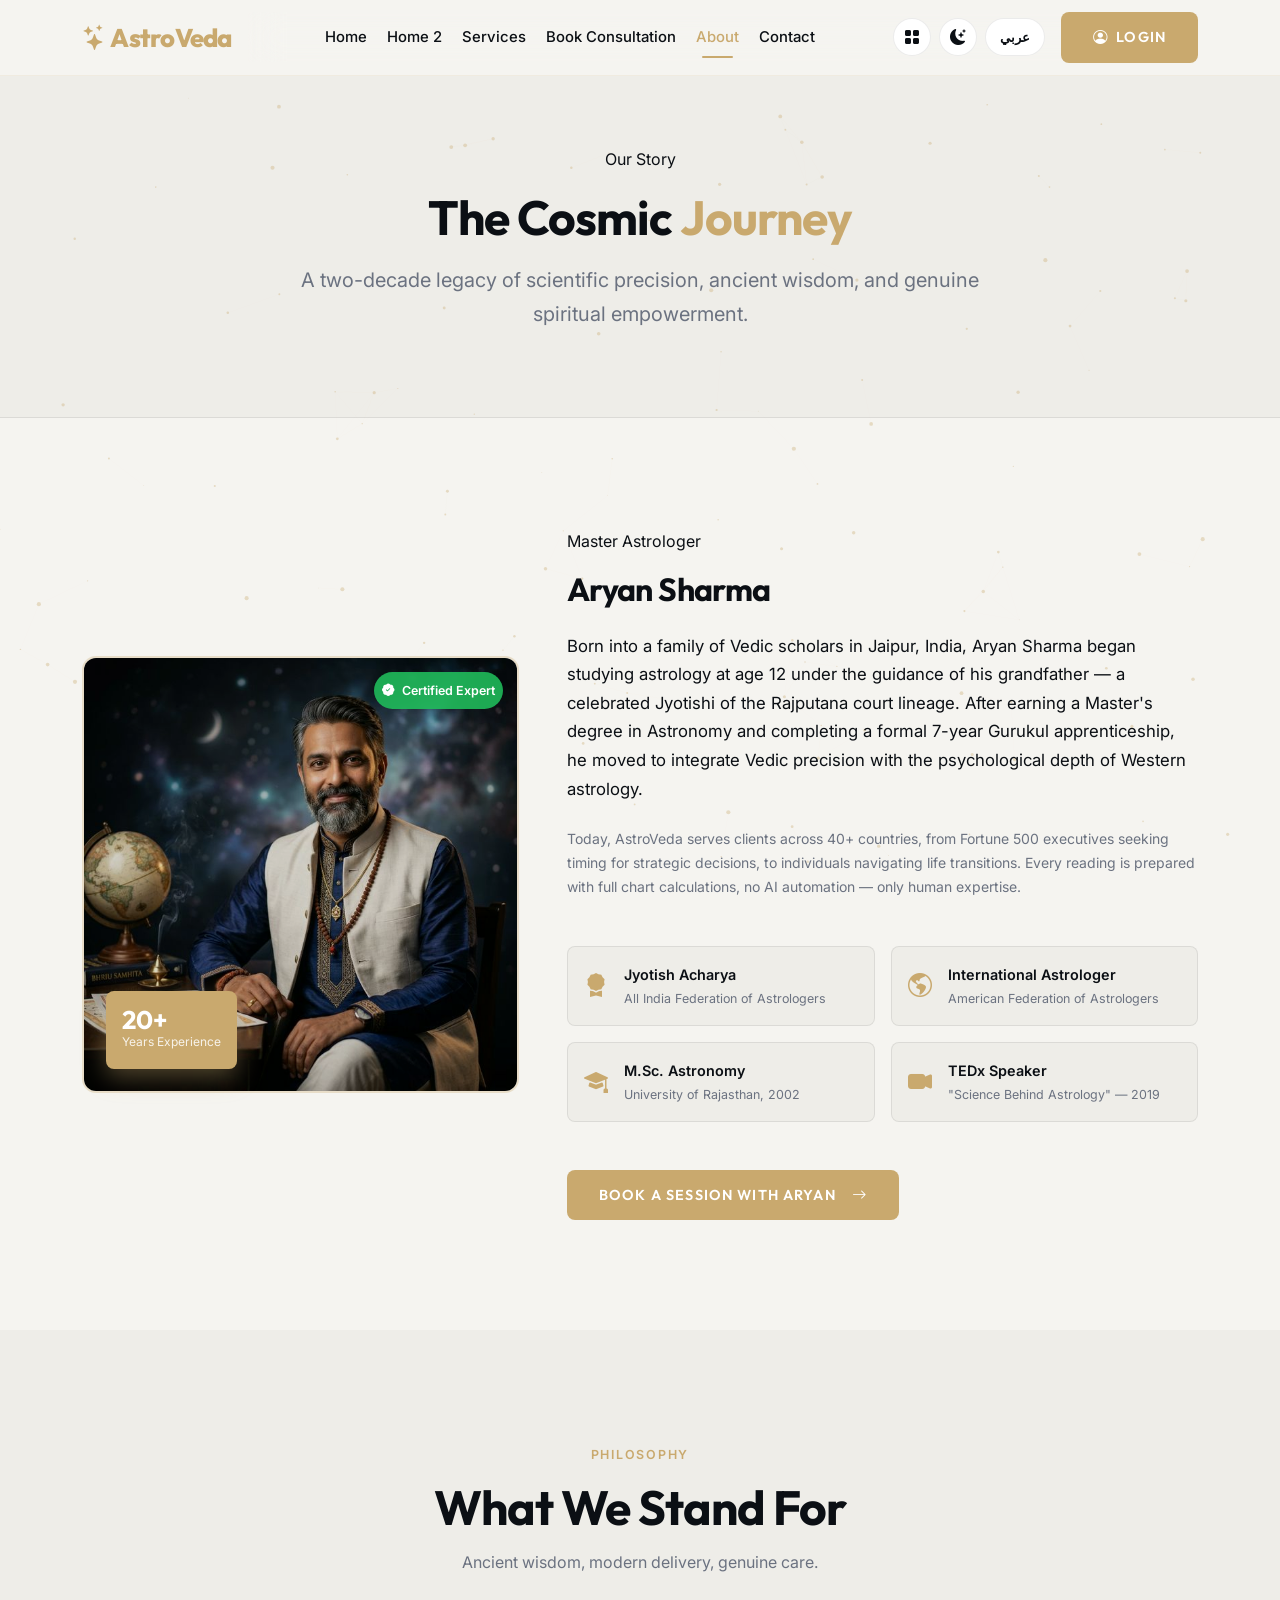
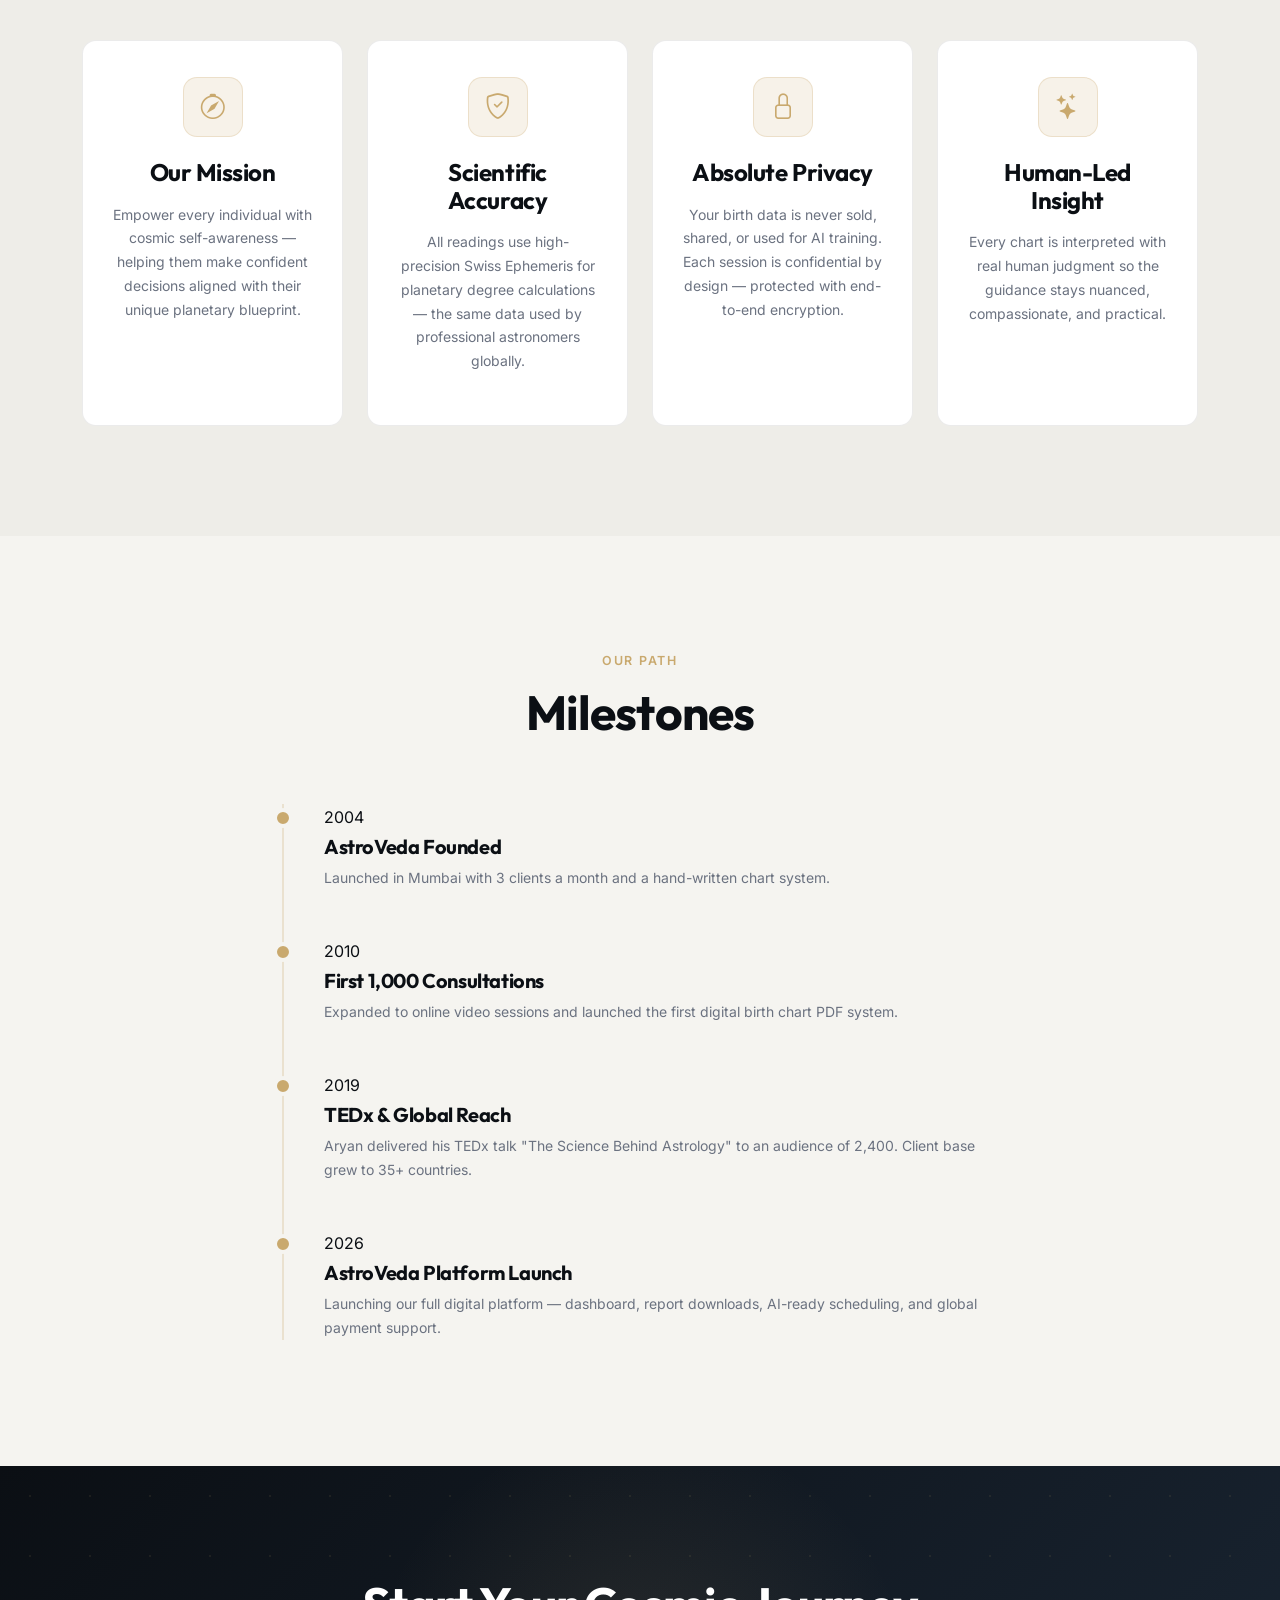
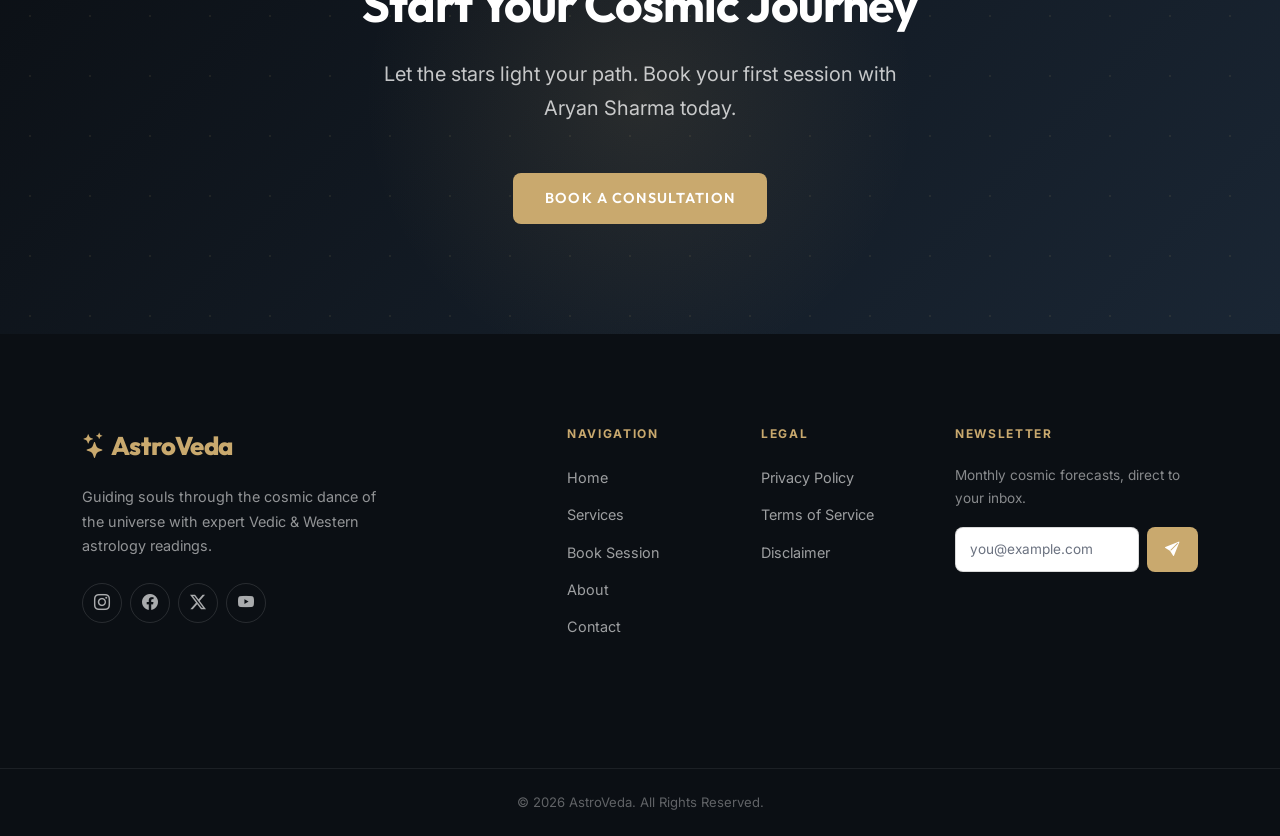
==== commit 9f74fd1d: "Update site UI fixes and dashboard tweaks" ====
--- a/about.html
+++ b/about.html
@@ -29,7 +29,7 @@
       <div class="offcanvas-body">
         <ul class="navbar-nav mx-auto align-items-lg-center gap-lg-1">
           <li class="nav-item"><a class="nav-link"       href="index.html">Home</a></li>
-          <li class="nav-item"><a class="nav-link"       href="home-2.html">Cosmic Portal</a></li>
+          <li class="nav-item"><a class="nav-link"       href="home-2.html">Home 2</a></li>
           <li class="nav-item"><a class="nav-link"       href="services.html">Services</a></li>
           <li class="nav-item"><a class="nav-link"       href="book-consultation.html">Book Consultation</a></li>
           <li class="nav-item"><a class="nav-link active" href="about.html" aria-current="page">About</a></li>
@@ -62,7 +62,7 @@
 </section>
 
 <!-- BIO SECTION -->
-<section class="section-pad">
+<section class="section-pad about-bio-section">
   <div class="container">
     <div class="row align-items-center g-5">
       <!-- Image -->
@@ -154,25 +154,32 @@
       <p>Ancient wisdom, modern delivery, genuine care.</p>
     </div>
     <div class="row g-4 stagger">
-      <div class="col-md-4 reveal-up">
+      <div class="col-lg-3 col-md-6 reveal-up">
         <div class="card-astro text-center">
           <div class="svc-icon mx-auto"><i class="bi bi-compass" aria-hidden="true"></i></div>
           <h4 class="h-font mb-3">Our Mission</h4>
           <p class="text-muted small">Empower every individual with cosmic self-awareness — helping them make confident decisions aligned with their unique planetary blueprint.</p>
         </div>
       </div>
-      <div class="col-md-4 reveal-up">
+      <div class="col-lg-3 col-md-6 reveal-up">
         <div class="card-astro text-center">
           <div class="svc-icon mx-auto"><i class="bi bi-shield-check" aria-hidden="true"></i></div>
           <h4 class="h-font mb-3">Scientific Accuracy</h4>
           <p class="text-muted small">All readings use high-precision Swiss Ephemeris for planetary degree calculations — the same data used by professional astronomers globally.</p>
         </div>
       </div>
-      <div class="col-md-4 reveal-up">
+      <div class="col-lg-3 col-md-6 reveal-up">
         <div class="card-astro text-center">
           <div class="svc-icon mx-auto"><i class="bi bi-lock" aria-hidden="true"></i></div>
           <h4 class="h-font mb-3">Absolute Privacy</h4>
           <p class="text-muted small">Your birth data is never sold, shared, or used for AI training. Each session is confidential by design — protected with end-to-end encryption.</p>
+        </div>
+      </div>
+      <div class="col-lg-3 col-md-6 reveal-up">
+        <div class="card-astro text-center">
+          <div class="svc-icon mx-auto"><i class="bi bi-stars" aria-hidden="true"></i></div>
+          <h4 class="h-font mb-3">Human-Led Insight</h4>
+          <p class="text-muted small">Every chart is interpreted with real human judgment so the guidance stays nuanced, compassionate, and practical.</p>
         </div>
       </div>
     </div>
--- a/assets/css/style.css
+++ b/assets/css/style.css
@@ -128,9 +128,9 @@
   inset-inline: 0;
   width: 100%;
   height: var(--nav-h);
-  background: var(--nav-bg);
-  backdrop-filter: blur(16px);
-  -webkit-backdrop-filter: blur(16px);
+  background: var(--bg);
+  backdrop-filter: none;
+  -webkit-backdrop-filter: none;
   border-bottom: 1px solid rgba(201,169,110,.12);
   z-index: 999;
   transition: background var(--dur) var(--ease), box-shadow var(--dur) var(--ease);
@@ -255,6 +255,10 @@
 }
 .btn-ghost:hover { background: var(--accent); color: #fff; }
 
+[data-theme="light"] #live-consultation .col-lg-7 .text-muted {
+  color: #334155 !important;
+}
+
 /* ─── CARDS ─────────────────────────────────── */
 .card-astro {
   background: var(--card-bg);
@@ -277,6 +281,16 @@
 .card-astro:hover { transform: translateY(-8px); box-shadow: 0 24px 48px rgba(0,0,0,.12); border-color: rgba(201,169,110,.35); }
 .card-astro:hover::before { opacity: 1; }
 [data-theme="dark"] .card-astro:hover { box-shadow: 0 24px 48px rgba(0,0,0,.45); }
+
+.section-pad[aria-labelledby="services-heading"] .card-astro {
+  display: flex;
+  flex-direction: column;
+}
+
+.section-pad[aria-labelledby="services-heading"] .card-astro .btn-ghost {
+  margin-top: auto;
+  align-self: center;
+}
 
 .hero-section {
   min-height: calc(100vh - var(--nav-h));
@@ -343,6 +357,25 @@
   line-height: 1.7;
 }
 
+[data-theme="light"] .hero-section-2 .hero-title {
+  color: #0f172a;
+}
+
+[data-theme="light"] .hero-section-2 .hero-tagline {
+  color: #8a6a2f;
+  border-color: rgba(138, 106, 47, .45);
+  background: rgba(255, 255, 255, .72);
+}
+
+[data-theme="light"] .hero-section-2 .hero-subtitle {
+  color: #334155;
+}
+
+[data-theme="light"] .hero-section-2 .btn-ghost {
+  color: #334155;
+  border-color: rgba(51, 65, 85, .45);
+}
+
 /* Zodiac SVG Wheel */
 .zodiac-wrap {
   position: relative;
@@ -451,6 +484,11 @@
   transition: background .3s, transform .3s;
 }
 .card-astro:hover .svc-icon { background: var(--accent); color: #fff; transform: rotate(6deg) scale(1.1); }
+.specialities-section .card-astro:hover .svc-icon {
+  background: var(--accent) !important;
+  color: #0b0f14 !important;
+  border-color: rgba(11, 15, 20, .18) !important;
+}
 
 /* ─── TESTIMONIAL CARD ──────────────────────── */
 .testi-card {
@@ -525,6 +563,11 @@
 }
 
 /* ─── FOOTER ────────────────────────────────── */
+.cosmic-cta-actions > a {
+  width: 290px;
+  justify-content: center;
+}
+
 .footer-main {
   background: var(--primary);
   color: rgba(255,255,255,.85);
@@ -532,10 +575,14 @@
 }
 .footer-brand {
   font-family: var(--font-h);
-  font-size: 1.8rem;
+  font-size: 1.6rem;
   font-weight: 800;
+  letter-spacing: -.03em;
   color: var(--accent);
   margin-bottom: 18px;
+  display: inline-flex;
+  align-items: center;
+  gap: .15em;
 }
 .footer-desc { font-size: .9rem; opacity: .65; line-height: 1.7; max-width: 300px; }
 .footer-heading { font-size: .75rem; font-weight: 700; letter-spacing: .14em; text-transform: uppercase; color: var(--accent); margin-bottom: 20px; }
@@ -611,10 +658,10 @@
   width: 268px;
   flex-shrink: 0;
   background: var(--secondary);
-  border-inline-start: 1px solid rgba(255,255,255,.07);
+  border-inline-end: 1px solid rgba(255,255,255,.07);
   position: fixed;
   inset-block: 0;
-  inset-inline-end: 0;
+  inset-inline-start: 0;
   overflow-y: auto;
   z-index: 1050;
   display: flex;
@@ -655,7 +702,7 @@
 .dash-nav-link.active i { color: var(--accent); }
 
 .dash-main {
-  margin-inline-end: 268px;
+  margin-inline-start: 268px;
   flex: 1;
   min-width: 0;
   padding: 36px 40px;
@@ -705,17 +752,21 @@
   height: 100%;
 }
 .dash-card h5 { font-size: 1.08rem; margin-bottom: 20px; }
+[data-tab="reports"] .report-action-btn {
+  width: 136px;
+  justify-content: center;
+}
 
 /* sidebar mobile */
 @media (max-width: 992px) {
   .dash-sidebar {
-    transform: translateX(100%);
+    transform: translateX(-100%);
   }
   .dash-sidebar.open {
     transform: translateX(0);
   }
   .dash-main {
-    margin-inline-end: 0;
+    margin-inline-start: 0;
     padding: 24px 20px;
   }
 }
@@ -851,6 +902,10 @@
 
 .card-glass:hover::after { opacity: 1; }
 
+.glass-section .card-glass {
+  color: #fff;
+}
+
 .glass-icon {
   font-size: 2.5rem;
   color: var(--accent);
@@ -863,10 +918,12 @@
   font-size: 1.5rem;
   margin-bottom: 16px;
   font-weight: 700;
+  color: #fff;
 }
 
 .glass-text {
   font-size: 0.95rem;
+  color: rgba(255, 255, 255, 0.85);
   opacity: 0.8;
   line-height: 1.6;
 }
@@ -905,17 +962,31 @@
   color: var(--accent);
 }
 .svc-radio { display: none; }
+.booking-services-grid > [class*="col-"] {
+  display: flex;
+}
 .svc-label {
-  display: block;
+  display: flex;
+  flex-direction: column;
+  width: 100%;
+  height: 100%;
   padding: 18px;
   border: 1px solid var(--input-border);
   border-radius: var(--radius-sm);
   cursor: pointer;
   transition: border-color .25s, background .25s;
 }
+.booking-services-grid .svc-label > span.text-accent {
+  margin-top: auto;
+}
 .svc-radio:checked + .svc-label {
   border-color: var(--accent);
   background: var(--accent-dim);
+}
+
+.booking-confirm-btn {
+  white-space: nowrap;
+  flex: 0 0 auto;
 }
 
 @media (max-width: 768px) {
@@ -928,18 +999,44 @@
 .auth-wrap {
   min-height: 100dvh;
   display: flex;
+  align-items: flex-start;
+  position: relative;
+  overflow-x: hidden;
+  overflow-y: auto;
+  padding: 32px 0;
+  background: linear-gradient(180deg, var(--bg) 0%, var(--bg-alt) 100%);
+  transition: background var(--dur) var(--ease);
+}
+[data-theme="light"] .auth-wrap {
+  scrollbar-gutter: stable;
+}
+[data-theme="dark"] .auth-wrap {
+  background: var(--primary);
+}
+.auth-wrap > .container {
+  position: relative;
+  z-index: 1;
+  width: 100%;
+  min-height: calc(100dvh - 64px);
+  display: flex;
   align-items: center;
-  background: var(--primary);
-  position: relative;
-  overflow: hidden;
+  justify-content: center;
+  padding-top: 64px;
+  padding-bottom: 24px;
 }
 .auth-theme-toggle {
   position: absolute;
   top: 24px;
   inset-inline-end: 24px;
   z-index: 2;
+  background: var(--card-bg);
+  border-color: var(--card-border);
+  color: var(--text-muted);
+}
+[data-theme="dark"] .auth-theme-toggle {
+  background: rgba(255,255,255,.03);
   border-color: rgba(255,255,255,.15);
-  color: rgba(255,255,255,.5);
+  color: rgba(255,255,255,.55);
 }
 .auth-wrap::before {
   content: '';
@@ -951,17 +1048,118 @@
   background: radial-gradient(circle, rgba(201,169,110,.08) 0%, transparent 70%);
 }
 .auth-card {
-  background: rgba(26,38,52,.7);
-  border: 1px solid rgba(201,169,110,.15);
+  background: rgba(255,255,255,.92);
+  border: 1px solid rgba(201,169,110,.18);
   border-radius: var(--radius);
   padding: 52px 48px;
   backdrop-filter: blur(12px);
   width: 100%;
   max-width: 460px;
   margin: 0 auto;
+  color: var(--text);
+  box-shadow: 0 24px 60px rgba(15,23,42,.12);
+}
+[data-theme="dark"] .auth-card {
+  background: rgba(26,38,52,.7);
+  border-color: rgba(201,169,110,.15);
   color: #fff;
+  box-shadow: 0 24px 60px rgba(0,0,0,.3);
+}
+.auth-title {
+  color: var(--text);
+}
+.auth-card a {
+  transition: color .25s, text-decoration-color .25s, opacity .25s, filter .25s;
+}
+.auth-card a:not(.auth-brand):hover {
+  color: var(--accent) !important;
+  text-decoration: underline !important;
+  text-underline-offset: 3px;
+  text-decoration-thickness: 1.5px;
+}
+.auth-subtitle,
+.auth-label,
+.auth-check-label,
+.auth-divider-text,
+.auth-footer-note,
+.auth-strength-label {
+  color: var(--text-muted) !important;
+}
+[data-theme="dark"] .auth-title {
+  color: #fff;
+}
+[data-theme="dark"] .auth-subtitle,
+[data-theme="dark"] .auth-label,
+[data-theme="dark"] .auth-check-label,
+[data-theme="dark"] .auth-divider-text,
+[data-theme="dark"] .auth-footer-note,
+[data-theme="dark"] .auth-strength-label {
+  color: rgba(255,255,255,.55) !important;
+}
+.auth-card .form-field {
+  color: var(--text) !important;
+}
+[data-theme="dark"] .auth-card .form-field {
+  color: #fff !important;
+}
+.auth-input-toggle {
+  color: var(--text-muted);
+}
+[data-theme="dark"] .auth-input-toggle {
+  color: rgba(255,255,255,.4);
+}
+.auth-divider {
+  border-color: rgba(15,23,42,.12);
+}
+[data-theme="dark"] .auth-divider {
+  border-color: rgba(255,255,255,.1);
+}
+.auth-social-btn {
+  border-color: var(--card-border) !important;
+  color: var(--text);
+  background: transparent;
+  font-size: .85rem;
+  cursor: pointer;
+  transition: border-color .25s, color .25s, background .25s;
+}
+.auth-social-btn:hover {
+  border-color: var(--accent) !important;
+  background: var(--accent-dim);
+}
+[data-theme="dark"] .auth-social-btn {
+  border-color: rgba(255,255,255,.15) !important;
+  color: #fff;
+}
+.auth-benefit-pill {
+  background: rgba(201,169,110,.12);
+  border: 1px solid rgba(201,169,110,.2);
+  border-radius: 99px;
+  padding: 5px 14px;
+  font-size: .78rem;
+  color: var(--text-muted);
+}
+[data-theme="dark"] .auth-benefit-pill {
+  color: rgba(255,255,255,.7);
+}
+.auth-strength-bar {
+  height: 4px;
+  flex: 1;
+  border-radius: 2px;
+  background: rgba(15,23,42,.12);
+  transition: .3s;
+}
+[data-theme="dark"] .auth-strength-bar {
+  background: rgba(255,255,255,.1);
 }
 @media (max-width: 480px) {
+  .auth-wrap {
+    padding: 20px 0 24px;
+  }
+  .auth-wrap > .container {
+    min-height: calc(100dvh - 44px);
+    padding-top: 56px;
+    padding-bottom: 20px;
+  }
   .auth-theme-toggle {
     top: 18px;
     inset-inline-end: 18px;
@@ -1009,7 +1207,124 @@
   .zodiac-wrap  { width: 280px; }
 }
 
+@media (min-width: 768px) and (max-width: 991.98px) {
+  .hero-section .row > .col-lg-6:first-child {
+    display: flex;
+    flex-direction: column;
+    align-items: center;
+    text-align: center;
+  }
+
+  .hero-section .hero-subtitle {
+    margin-inline: auto;
+  }
+
+  .section-pad[aria-labelledby="testi-heading"] .row {
+    justify-content: center;
+  }
+
+  .section-pad[aria-labelledby="testi-heading"] .row > [class*="col-"] {
+    flex: 0 0 50%;
+    max-width: 50%;
+  }
+}
+
 @media (max-width: 991.98px) {
+  .astral-legacy .col-lg-6:first-child > .reveal-up > .eyebrow {
+    display: block;
+    text-align: center;
+  }
+
+  .astral-legacy .col-lg-6:first-child > .reveal-up > h2 {
+    text-align: center;
+  }
+
+  .astral-legacy .col-lg-6:first-child > .reveal-up > a.btn-gold {
+    display: block;
+    width: max-content;
+    margin-inline: auto;
+  }
+
+  .section-pad .row.align-items-center.g-5.flex-lg-row-reverse > .col-lg-7 > .eyebrow {
+    display: block;
+    text-align: center;
+  }
+
+  .section-pad .row.align-items-center.g-5.flex-lg-row-reverse > .col-lg-7 > h2 {
+    text-align: center;
+  }
+
+  .section-pad .row.align-items-center.g-5.flex-lg-row-reverse > .col-lg-7 > a.btn-ghost {
+    display: flex;
+    width: max-content;
+    margin-inline: auto;
+  }
+
+  #birth-chart .col-lg-6:last-child .eyebrow,
+  #compatibility .col-lg-6:last-child .eyebrow,
+  #horoscope .col-lg-6:last-child .eyebrow,
+  #live-consultation .col-lg-7 .eyebrow {
+    display: block;
+    text-align: center;
+  }
+
+  #birth-chart .col-lg-6:last-child h2,
+  #compatibility .col-lg-6:last-child h2,
+  #horoscope .col-lg-6:last-child h2,
+  #live-consultation .col-lg-7 h2 {
+    text-align: center;
+  }
+
+  #birth-chart .col-lg-6:last-child > .d-flex,
+  #compatibility .col-lg-6:last-child > .d-flex,
+  #horoscope .col-lg-6:last-child > .d-flex,
+  #live-consultation .col-lg-7 > .d-flex {
+    justify-content: center;
+  }
+
+  .inquiry-section .col-lg-4.reveal-up {
+    text-align: center;
+  }
+
+  .inquiry-section .col-lg-4.reveal-up .eyebrow {
+    display: block;
+  }
+
+  .inquiry-section .col-lg-4.reveal-up .btn-ghost {
+    display: inline-flex;
+    width: max-content;
+    margin-inline: auto;
+  }
+
+  .about-bio-section .col-lg-7 > a.btn-gold {
+    display: flex;
+    width: max-content;
+    margin-inline: auto;
+  }
+
+  .about-bio-section .col-lg-7 > .eyebrow {
+    display: block;
+    text-align: center;
+  }
+
+  .about-bio-section .col-lg-7 > h2 {
+    text-align: center;
+  }
+
+  .elemental-section .col-lg-5.reveal-up {
+    text-align: center;
+  }
+
+  .elemental-section .col-lg-5.reveal-up .eyebrow {
+    display: block;
+  }
+
+  .elemental-section .col-lg-5.reveal-up .btn-ghost {
+    display: block;
+    width: max-content;
+    margin-inline: auto;
+  }
+
   .footer-main .row > [class*="col-"] {
     width: 100%;
     max-width: 100%;
@@ -1034,9 +1349,31 @@
   }
 }
 
+@media (min-width: 768px) and (max-width: 991.98px) {
+  .elemental-section .col-lg-7 > .row.g-3 {
+    max-width: 680px;
+    margin-inline: auto;
+  }
+}
+
 @media (max-width: 576px) {
   .nav-astro .navbar-brand { font-size: 1.3rem; }
   .btn-gold, .btn-ghost   { padding: 11px 22px; font-size: .84rem; }
+  .hero-section .col-lg-6:last-child .zodiac-wrap {
+    margin-bottom: 40px;
+  }
+  .hero-section .col-lg-6:first-child > .d-flex > a {
+    width: 220px;
+    max-width: 100%;
+    flex: 0 1 220px;
+    justify-content: center;
+  }
+  .cta-band .d-flex.flex-wrap.gap-3.justify-content-center > a {
+    width: 220px;
+    max-width: 100%;
+    flex: 0 1 220px;
+    justify-content: center;
+  }
   .stat-item .stat-num    { font-size: 1.8rem; }
   .footer-main .row > [class*="col-"] {
     width: 100%;
@@ -1059,6 +1396,12 @@
     width: 100%;
     max-width: 360px;
     margin-inline: auto;
+  }
+  .booking-confirm-btn {
+    padding: 11px 12px !important;
+    font-size: .72rem !important;
+    letter-spacing: .03em !important;
+    gap: 4px !important;
   }
 }
 
@@ -1107,7 +1450,14 @@
   padding: 32px;
   border-radius: 24px;
   text-align: center;
+  height: 100%;
   transition: all .4s var(--ease);
+}
+.prep-section .row.g-4 > [class*="col-"] {
+  display: flex;
+}
+.prep-section .prep-card {
+  flex: 1;
 }
 .prep-card:hover {
   border-color: var(--accent);
@@ -1211,8 +1561,20 @@
 }
 /* ─── END UNIQUE SECTIONS ───────────────────── */
 /* ─── ACCORDION THEMING ─────────────────────── */
-@media (min-width: 768px) and (max-width: 991.98px) {
-  .ethereal-lab-copy { margin-right: auto; }
+@media (max-width: 991.98px) {
+  .ethereal-section .ethereal-lab-copy {
+    margin-left: auto;
+    margin-right: auto;
+    text-align: center;
+  }
+  .ethereal-section .ethereal-lab-copy .btn-gold {
+    display: block;
+    width: max-content;
+    margin: 0 auto;
+  }
+  .transits-section .reveal-up {
+    text-align: center;
+  }
 }
 .accordion-button:not(.collapsed) {
   background: var(--bg-alt);
@@ -1278,6 +1640,13 @@
   .offcanvas-header { border-bottom: none !important; padding: 25px 30px; position: absolute; top: 0; width: 100%; z-index: 10; }
   .offcanvas-header .offcanvas-title { font-size: 1.6rem; }
   .offcanvas-body .d-flex { align-items: flex-start !important; width: 100%; }
+  .offcanvas-body > .d-flex.flex-column.flex-lg-row {
+    flex-direction: column !important;
+    gap: 16px !important;
+  }
+  .offcanvas-body > .d-flex.flex-column.flex-lg-row > a.btn-gold {
+    width: 100%;
+  }
 }
 
 @media (max-width: 576px) {
@@ -1307,6 +1676,23 @@
     padding: 20px !important;
     align-items: center; /* Center the centered content */
   }
-  .upcoming-box .btn-gold { width: auto; padding: 10px 24px; }
+.upcoming-box .btn-gold { width: auto; padding: 10px 24px; }
+}
+
+@media (max-width: 991.98px) {
+  .hero-section-2 .hero-2-actions {
+    width: min(100%, 320px);
+    margin-inline: auto;
+    flex-direction: column;
+    align-items: stretch;
+  }
+  .hero-section-2 .hero-2-actions > a.btn-gold,
+  .hero-section-2 .hero-2-actions > a.btn-ghost {
+    width: 100% !important;
+    min-width: 100% !important;
+    max-width: 100% !important;
+    flex: 0 0 auto !important;
+    justify-content: center !important;
+  }
 }
 /* ─── END RESPONSIVE FIXES ─────────────────── */
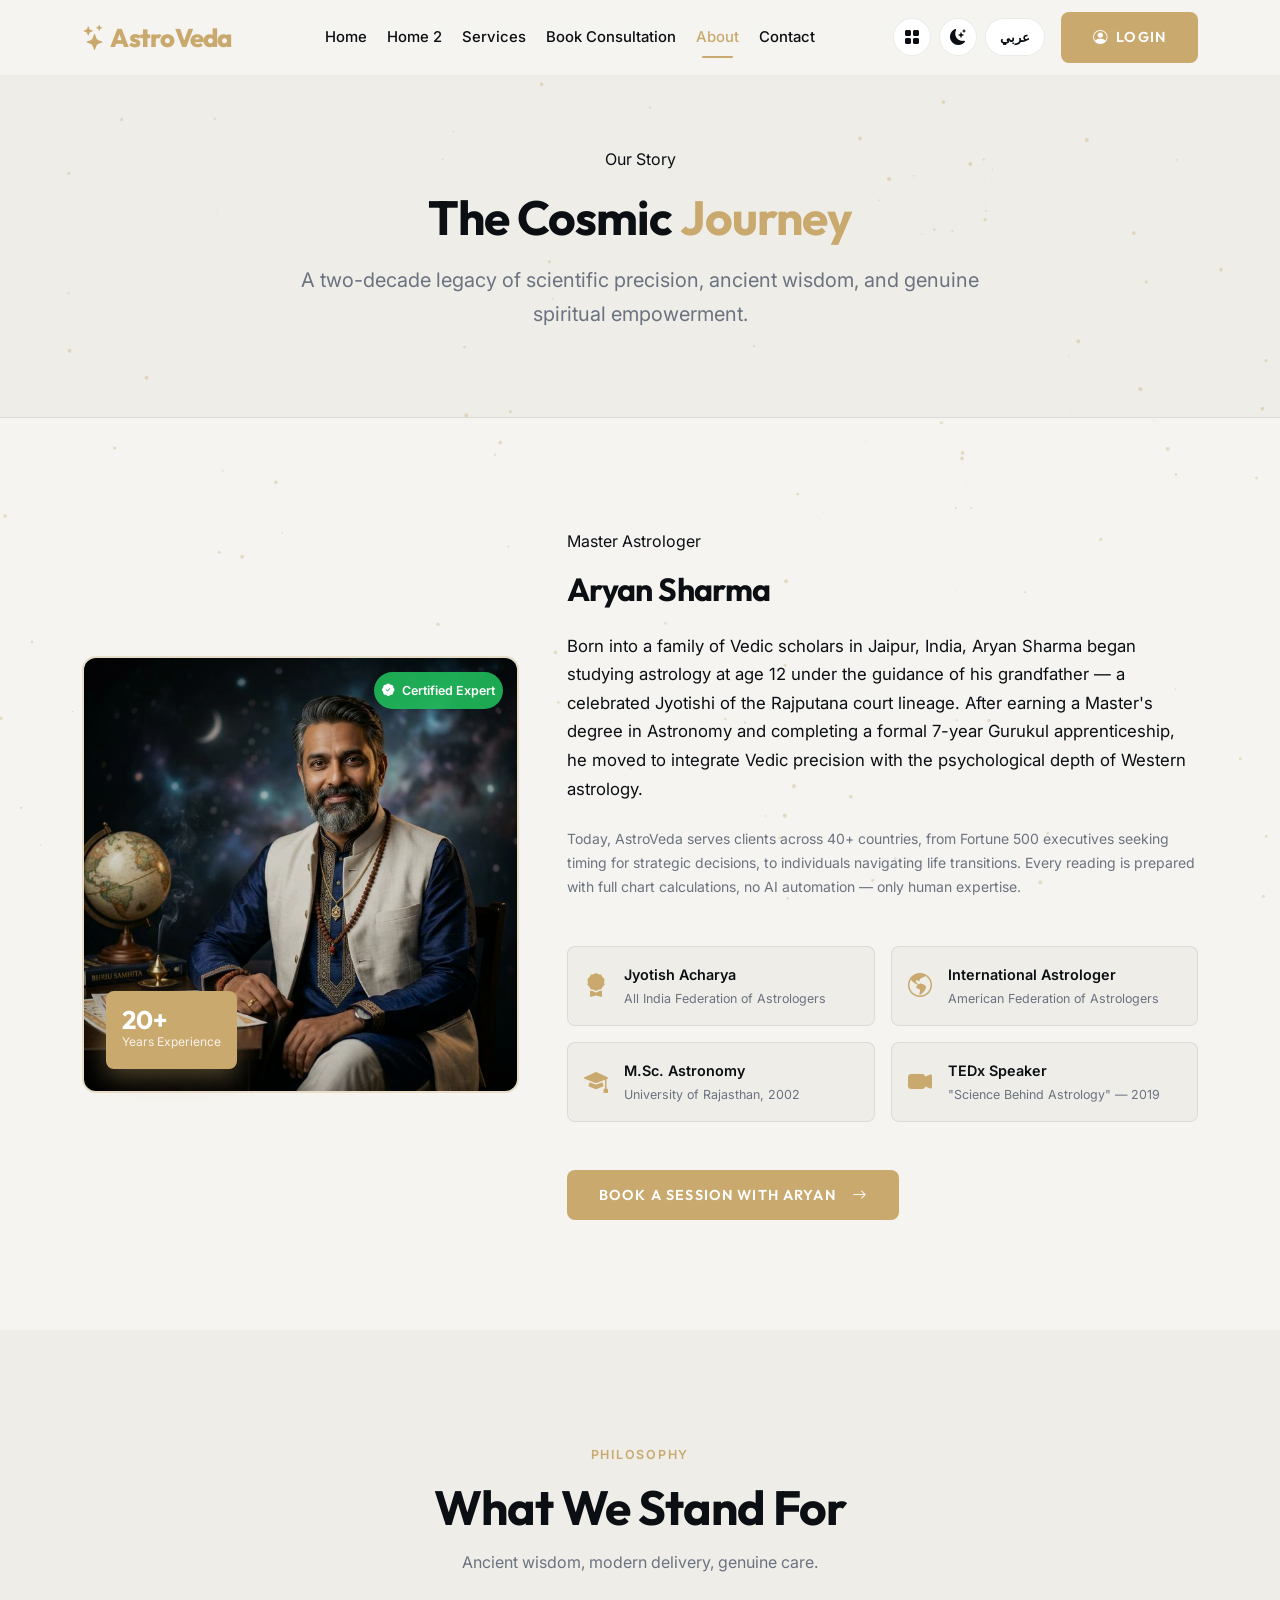
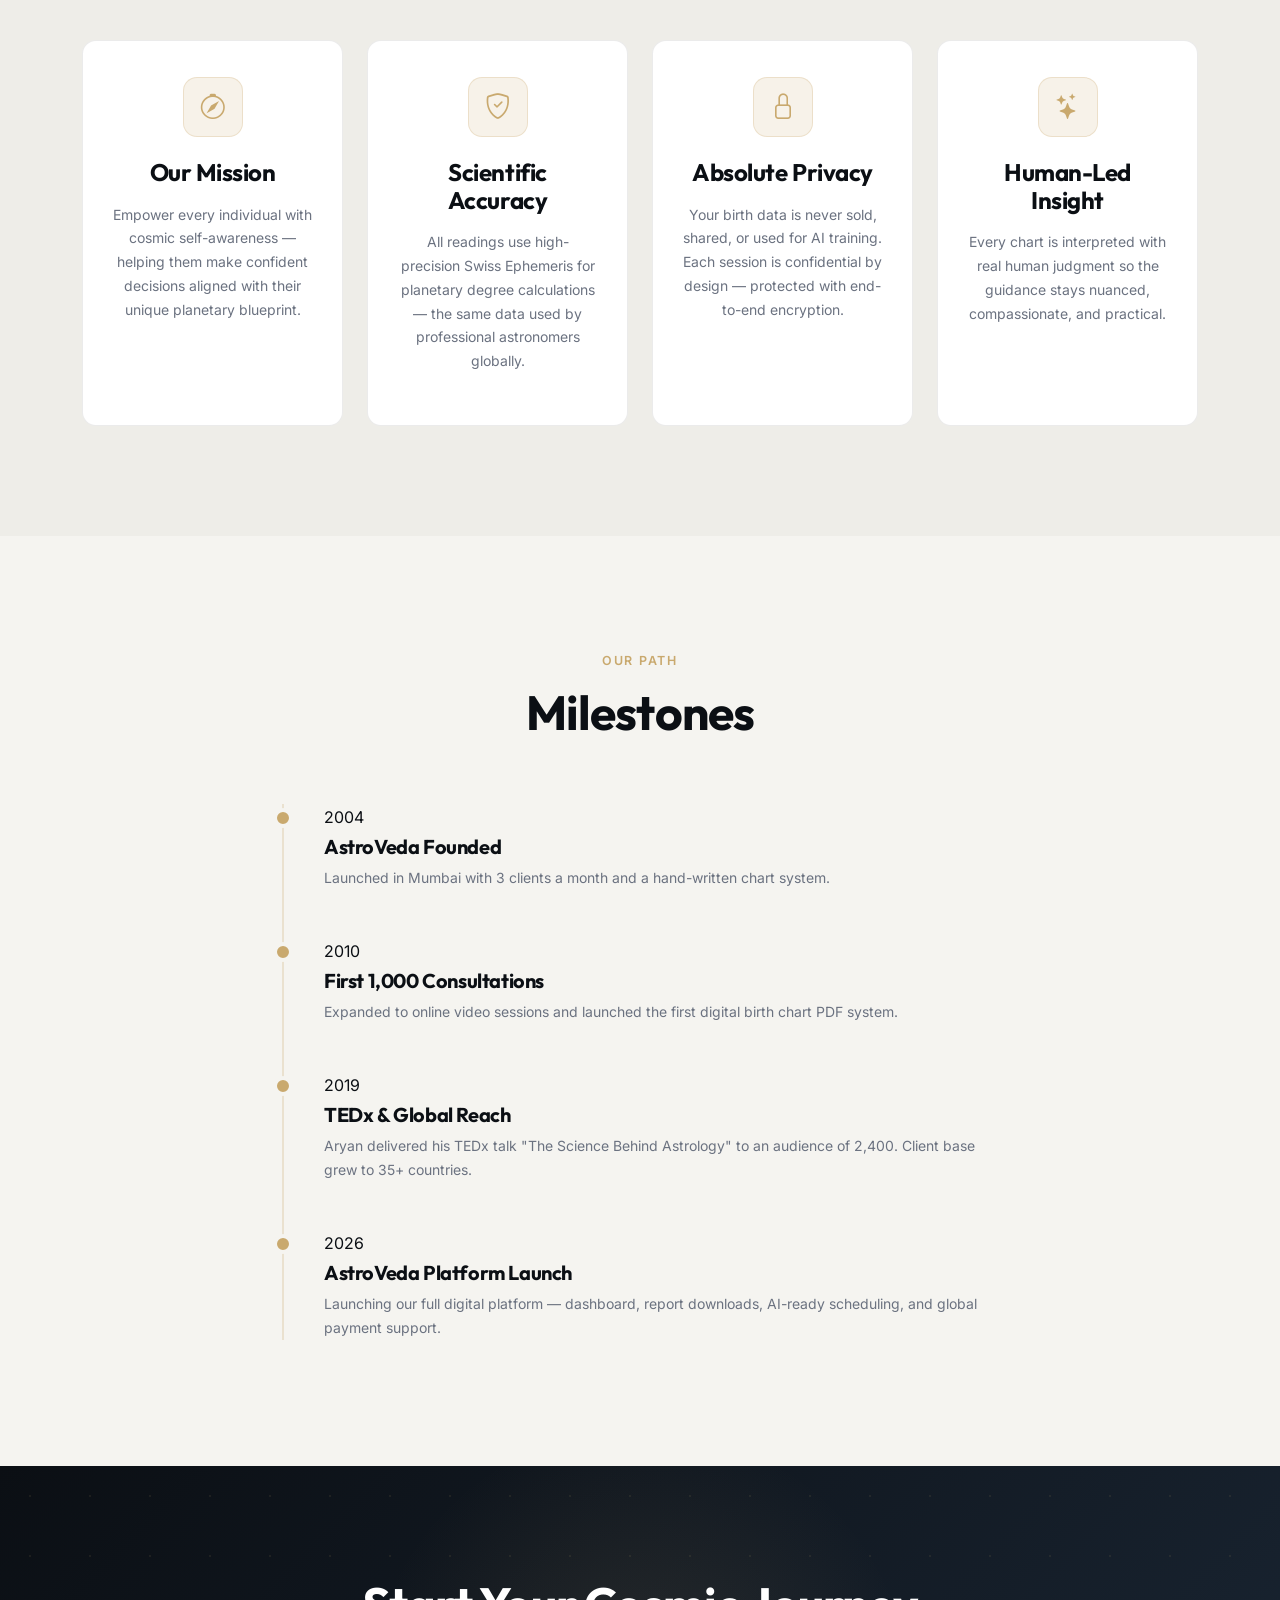
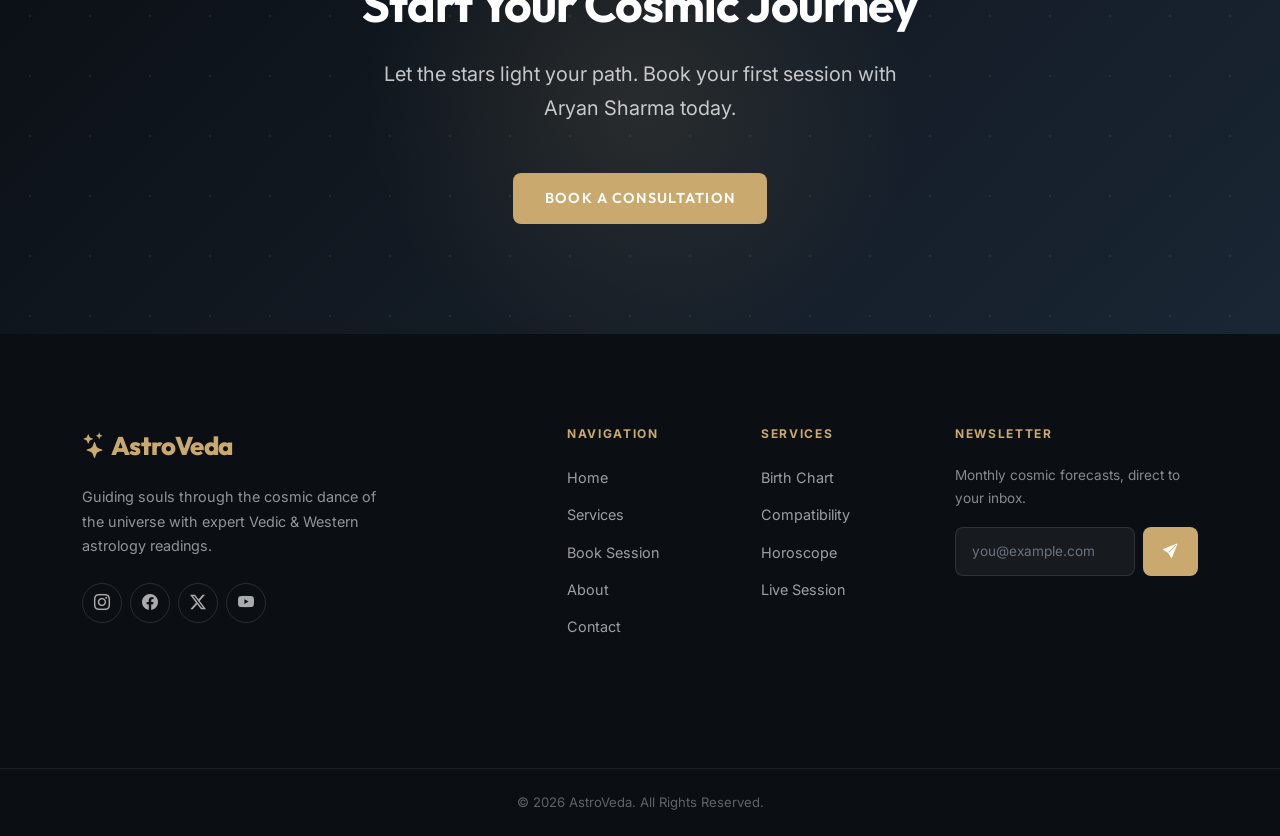
==== commit 935fe736: "UI maintenance, dark mode refinements, and mobile navigation polish across all pages" ====
--- a/about.html
+++ b/about.html
@@ -243,7 +243,8 @@
     <div class="row g-5 pb-5">
       <div class="col-lg-4">
         <div class="footer-brand"><i class="bi bi-stars" aria-hidden="true"></i> AstroVeda</div>
-        <p class="footer-desc">Guiding souls through the cosmic dance of the universe with expert Vedic &amp; Western astrology readings.</p>
+        <p class="footer-desc">Guiding souls through the cosmic dance of the universe with expert Vedic &amp; Western
+          astrology readings.</p>
         <div class="footer-social d-flex gap-2 mt-4">
           <a href="#" aria-label="Instagram"><i class="bi bi-instagram" aria-hidden="true"></i></a>
           <a href="#" aria-label="Facebook"><i class="bi bi-facebook" aria-hidden="true"></i></a>
@@ -262,24 +263,32 @@
         </ul>
       </div>
       <div class="col-6 col-lg-2">
-        <p class="footer-heading">Legal</p>
+        <p class="footer-heading">Services</p>
         <ul class="footer-links">
-          <li><a href="#">Privacy Policy</a></li>
-          <li><a href="#">Terms of Service</a></li>
-          <li><a href="#">Disclaimer</a></li>
+          <li><a href="services.html">Birth Chart</a></li>
+          <li><a href="services.html">Compatibility</a></li>
+          <li><a href="services.html">Horoscope</a></li>
+          <li><a href="services.html">Live Session</a></li>
         </ul>
       </div>
       <div class="col-12 col-lg-3">
         <p class="footer-heading">Newsletter</p>
-        <p style="font-size:.85rem; opacity:.6; margin-bottom:16px;">Monthly cosmic forecasts, direct to your inbox.</p>
-        <form onsubmit="event.preventDefault();" class="d-flex gap-2">
-          <input type="email" class="form-field" placeholder="you@example.com" aria-label="Email for newsletter" required style="flex:1; font-size:.85rem; padding:10px 14px;">
-          <button type="submit" class="btn-gold" style="padding:10px 18px; flex-shrink:0;"><i class="bi bi-send-fill" aria-hidden="true"></i></button>
+        <p style="font-size:.85rem; opacity:.6; margin-bottom:16px;">Monthly cosmic forecasts, direct to your inbox.
+        </p>
+        <form onsubmit="event.preventDefault();" class="d-flex gap-2 footer-newsletter-form">
+          <input type="email" class="form-field" placeholder="you@example.com" aria-label="Email for newsletter"
+            required style="flex:1; font-size:.85rem; padding:12px 16px;">
+          <button type="submit" class="btn-gold" style="padding:12px 20px; flex-shrink:0;"><i class="bi bi-send-fill"
+              aria-hidden="true"></i></button>
         </form>
       </div>
     </div>
   </div>
-  <div class="footer-bottom"><div class="container text-center">&copy; 2026 AstroVeda. All Rights Reserved.</div></div>
+  <div class="footer-bottom">
+    <div class="container text-center">
+      &copy; 2026 AstroVeda. All Rights Reserved.
+    </div>
+  </div>
 </footer>
 
 <script src="https://cdn.jsdelivr.net/npm/bootstrap@5.3.0/dist/js/bootstrap.bundle.min.js"></script>
--- a/assets/css/style.css
+++ b/assets/css/style.css
@@ -757,6 +757,34 @@
   justify-content: center;
 }
 
+[data-tab="history"] .history-action-link {
+  display: inline-flex;
+  align-items: center;
+  padding: 4px 10px;
+  border-radius: 999px;
+  transition: background var(--dur) var(--ease), color var(--dur) var(--ease), box-shadow var(--dur) var(--ease);
+}
+
+[data-tab="history"] .history-action-link:hover {
+  background: var(--accent-dim);
+  color: var(--accent) !important;
+  box-shadow: 0 0 0 1px rgba(201,169,110,.2);
+}
+
+@media (max-width: 991.98px) {
+  [data-tab="reports"] .report-action-btn {
+    min-height: 56px;
+    line-height: 1.2;
+  }
+}
+
+@media (min-width: 768px) and (max-width: 779.98px) {
+  [data-tab="downloads"] .row.g-3.justify-content-center > .col-md-4 {
+    flex: 0 0 50%;
+    max-width: 50%;
+  }
+}
+
 /* sidebar mobile */
 @media (max-width: 992px) {
   .dash-sidebar {
@@ -1359,6 +1387,11 @@
 @media (max-width: 576px) {
   .nav-astro .navbar-brand { font-size: 1.3rem; }
   .btn-gold, .btn-ghost   { padding: 11px 22px; font-size: .84rem; }
+  .cosmic-cta-actions > a {
+    min-height: 82px;
+    text-align: center;
+    line-height: 1.25;
+  }
   .hero-section .col-lg-6:last-child .zodiac-wrap {
     margin-bottom: 40px;
   }
--- a/assets/css/rtl.css
+++ b/assets/css/rtl.css
@@ -53,6 +53,28 @@
   margin-inline-end: auto;
 }
 
+[dir="rtl"] #chat-feed > .ms-auto {
+  margin-left: 0 !important;
+  margin-right: auto !important;
+}
+
+[dir="rtl"] .dash-nav-link .badge.ms-auto {
+  margin-left: 0 !important;
+  margin-right: auto !important;
+}
+
+[dir="rtl"] .dash-topbar .dropdown-menu-end {
+  right: auto !important;
+  left: 0 !important;
+}
+
+[dir="rtl"] .auth-card .auth-input-toggle {
+  right: auto !important;
+  left: 0 !important;
+  margin-right: 0 !important;
+  margin-left: 1rem !important;
+}
+
 /* Footer */
 [dir="rtl"] .footer-desc { margin-inline-end: 0; margin-inline-start: auto; }
 
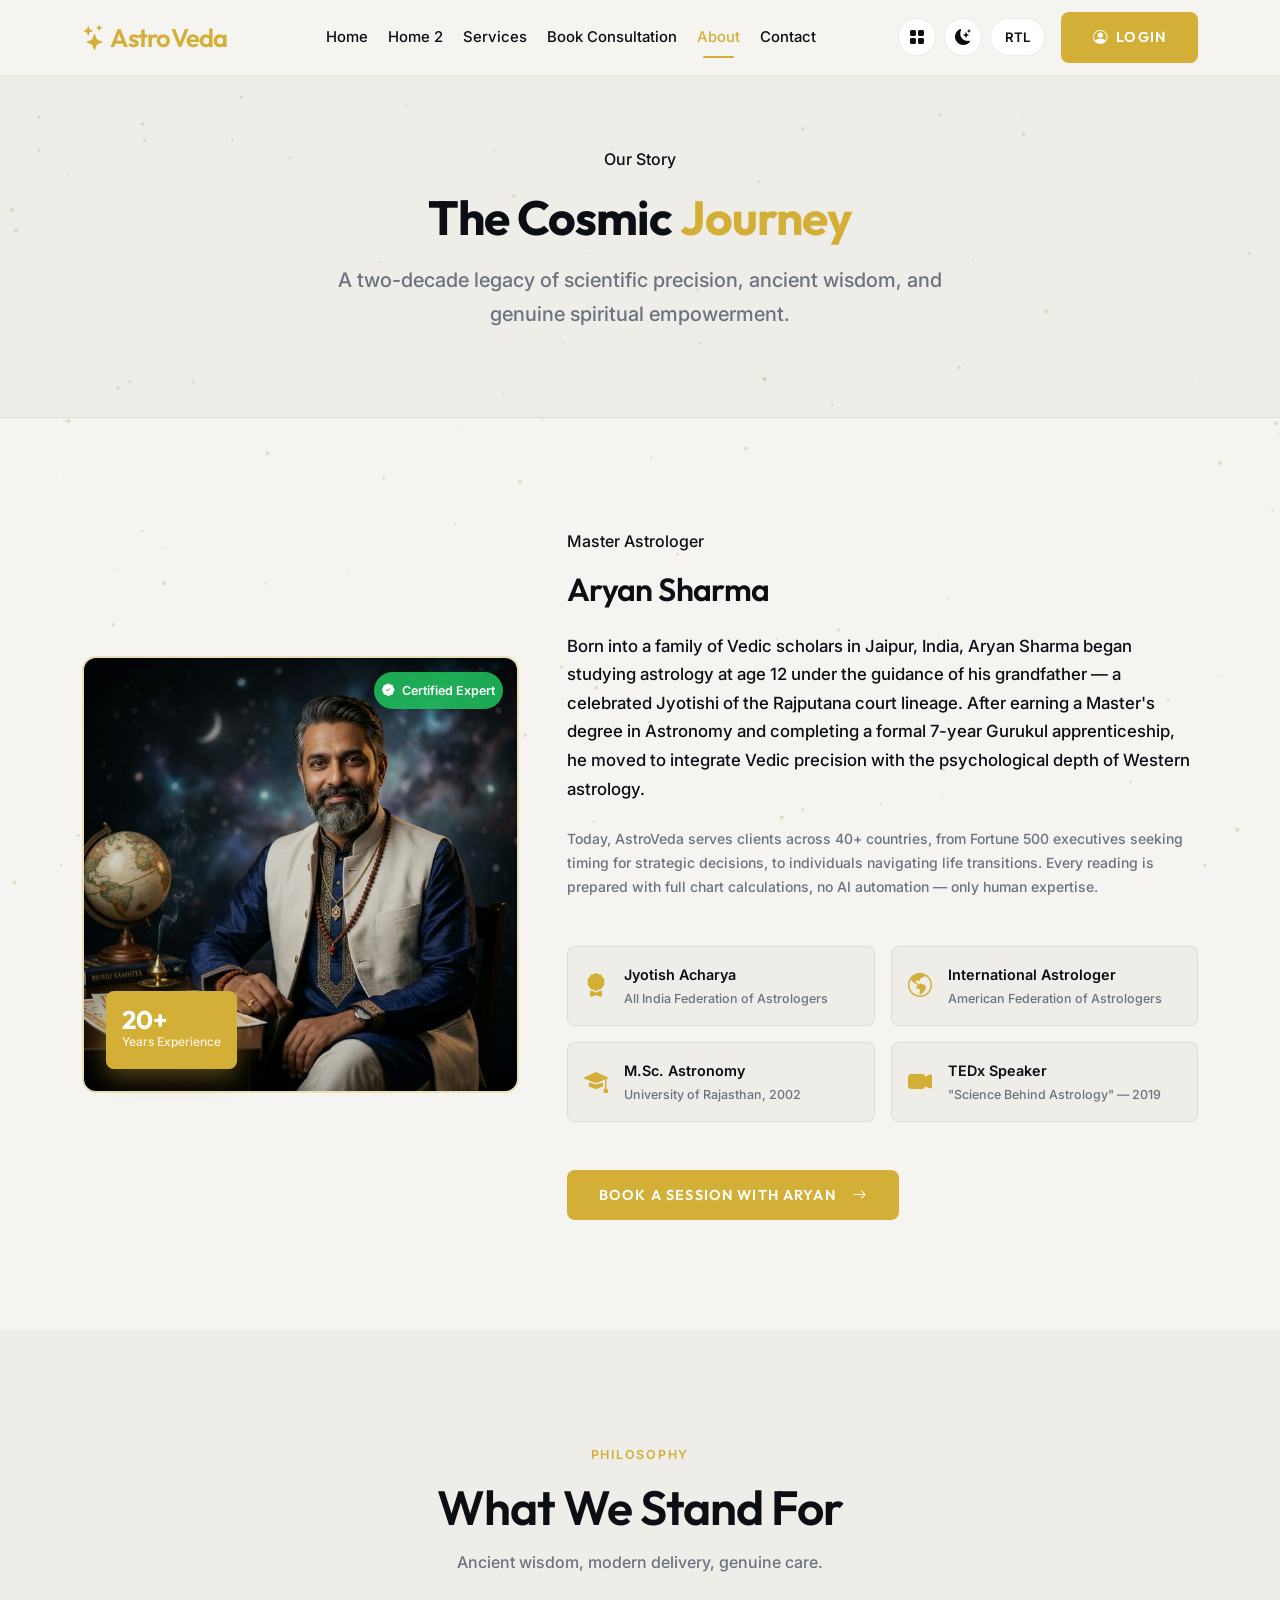
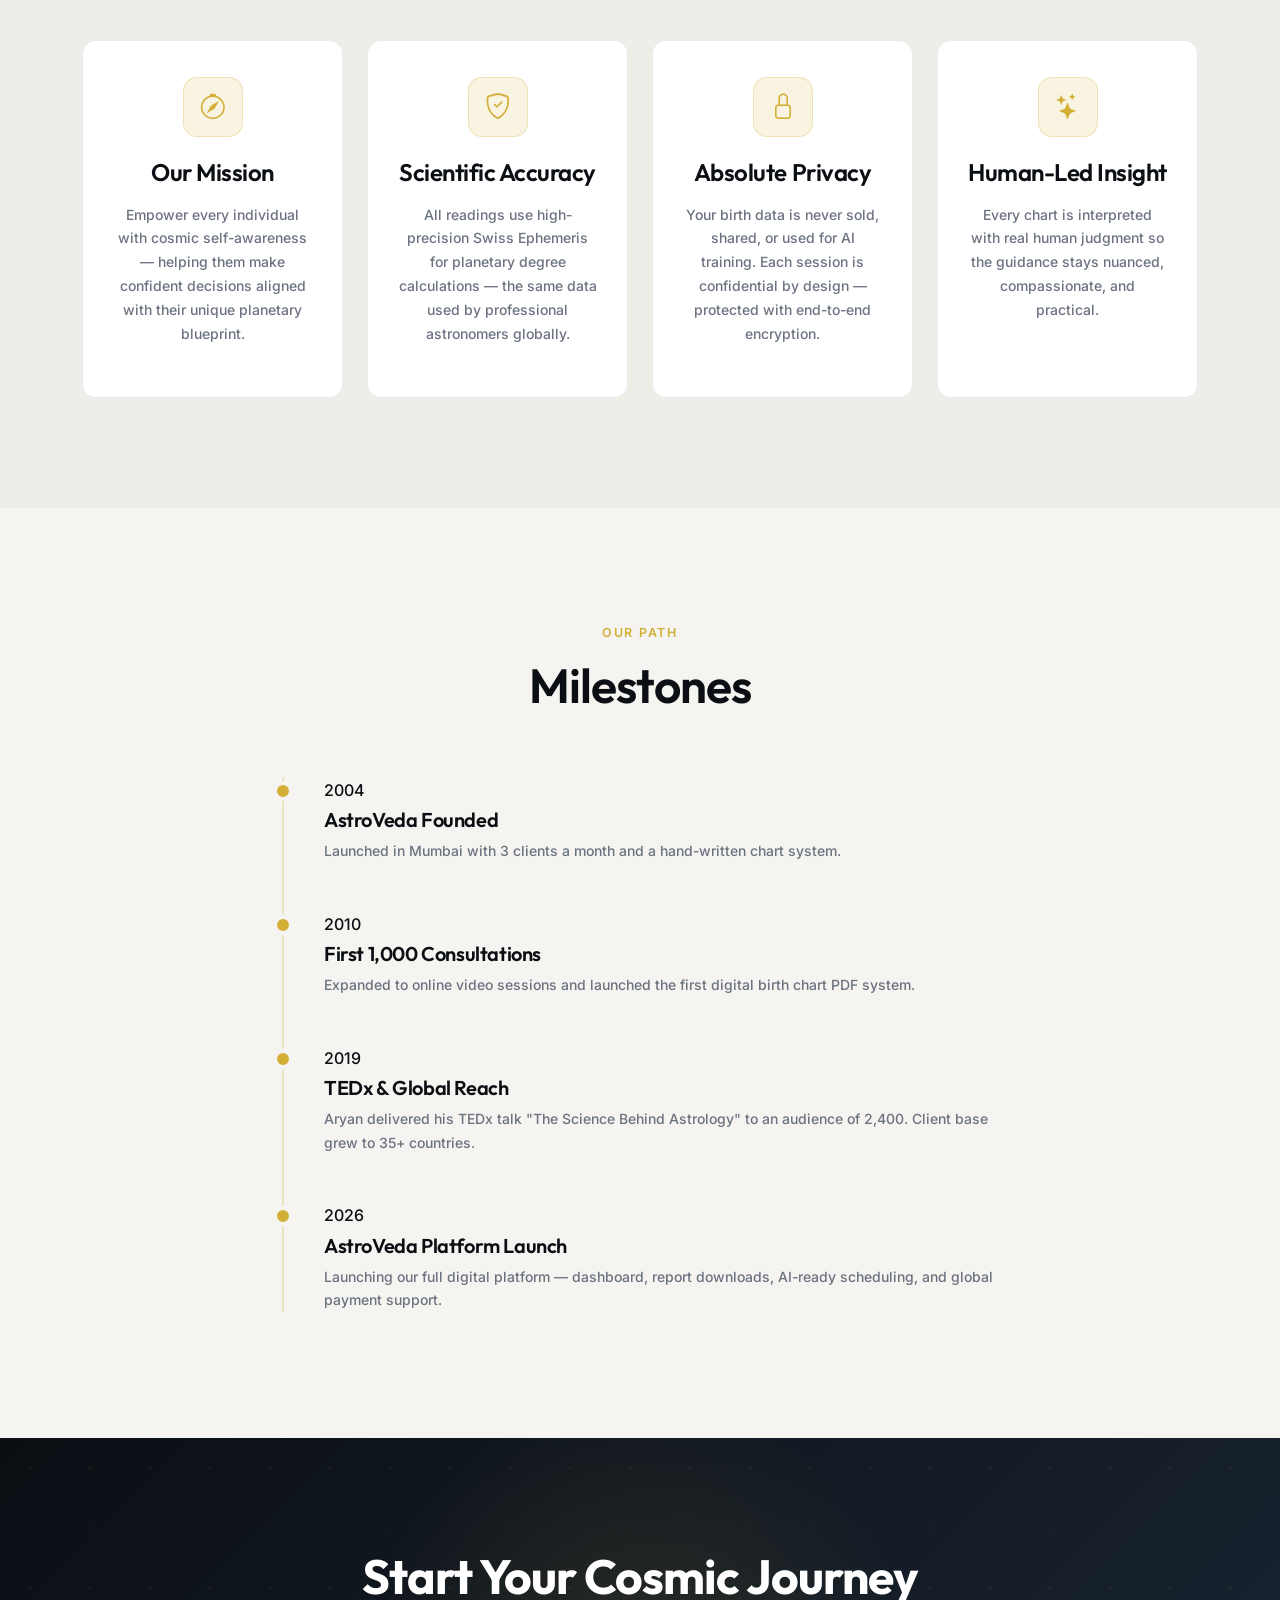
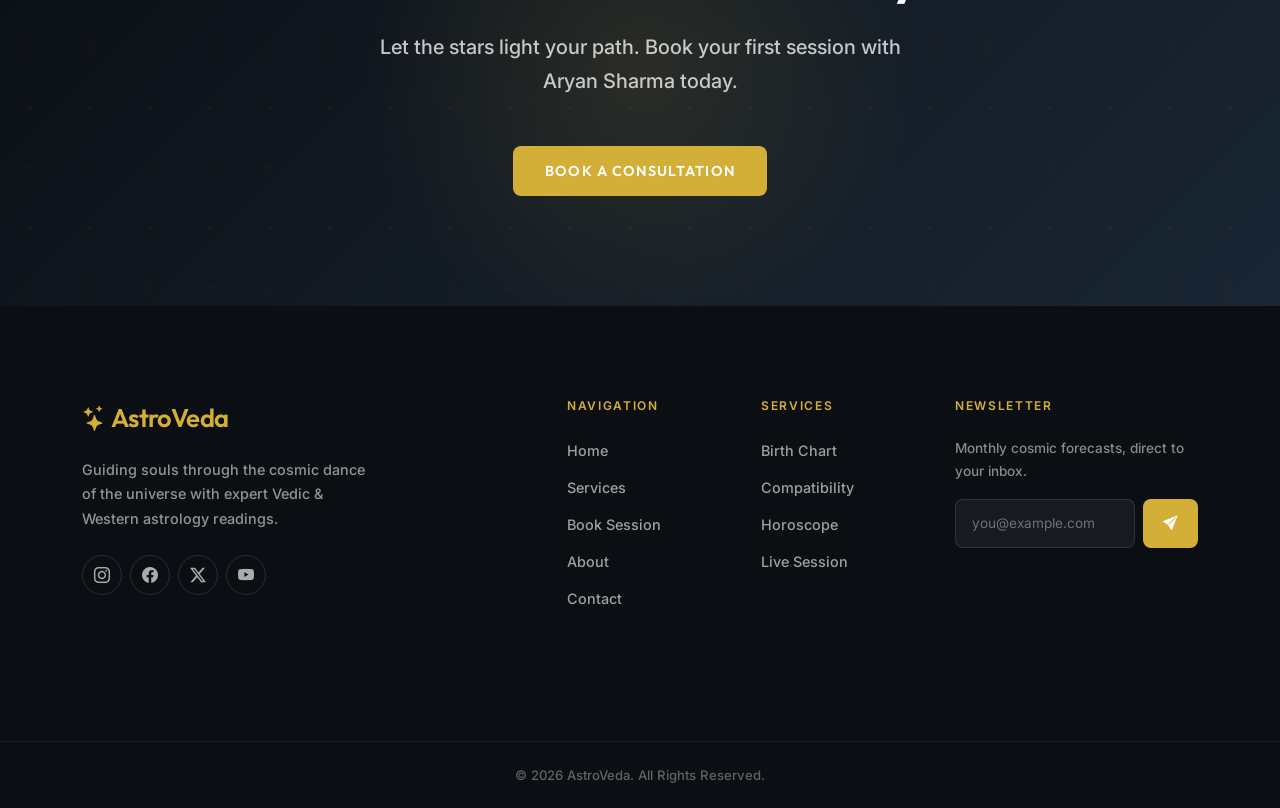
==== commit 72d22a81: "Refined UI: RTL button improvements, form layout fixes, and dashboard mobile optimization." ====
--- a/about.html
+++ b/about.html
@@ -43,7 +43,7 @@
             <button id="theme-toggle" class="icon-btn" aria-label="Toggle dark mode">
               <i class="bi bi-moon-stars-fill" aria-hidden="true"></i>
             </button>
-            <button id="rtl-toggle" class="rtl-btn" aria-label="Switch direction">عربي</button>
+            <button id="rtl-toggle" class="rtl-btn" aria-label="Switch direction">RTL</button>
           </div>
           <a href="login.html" class="btn-gold w-100 w-lg-auto" style="text-decoration:none;"><i class="bi bi-person-circle" aria-hidden="true"></i> Login</a>
         </div>
@@ -68,12 +68,12 @@
       <!-- Image -->
       <div class="col-lg-5 reveal-up">
         <div class="position-relative">
-          <div style="border-radius:var(--radius); overflow:hidden; border:2px solid rgba(201,169,110,.3);">
+          <div style="border-radius:var(--radius); overflow:hidden; border:2px solid rgba(212,175,55,.3);">
             <img src="assets/images/Master_Astrologer_About.png" alt="Master Astrologer Aryan Sharma" class="img-fluid w-100" style="filter:brightness(.85);">
           </div>
           <!-- Stat badge -->
           <div class="position-absolute bottom-0 start-0 m-4 p-3 rounded-3 text-white"
-               style="background:var(--accent); box-shadow:0 8px 24px rgba(201,169,110,.4);">
+               style="background:var(--accent); box-shadow:0 8px 24px rgba(212,175,55,.4);">
             <div class="h-font fw-bold" style="font-size:1.6rem; line-height:1;">20+</div>
             <div style="font-size:.75rem; opacity:.85;">Years Experience</div>
           </div>
--- a/assets/css/style.css
+++ b/assets/css/style.css
@@ -1,7 +1,7 @@
 /* ================================================
    ASTROVEDA — PREMIUM ASTROLOGER WEBSITE
    Design System | v1.0 | © 2026 AstroVeda
-   Colors: #0B0F14 | #1A2634 | #C9A96E
+   Colors: #0B0F14 | #1A2634 | #D4AF37
    ================================================ */
 
 @import url('https://fonts.googleapis.com/css2?family=Inter:wght@300;400;500;600;700&family=Outfit:wght@300;400;500;600;700;800&display=swap');
@@ -11,9 +11,9 @@
   /* Brand Colors */
   --primary:   #0B0F14;
   --secondary: #1A2634;
-  --accent:    #C9A96E;
-  --accent-dim: rgba(201,169,110,.15);
-  --accent-glow: 0 0 20px rgba(201,169,110,.35);
+  --accent:    #D4AF37;
+  --accent-dim: rgba(212,175,55,.15);
+  --accent-glow: 0 0 20px rgba(212,175,55,.35);
 
   /* Light Mode Tokens */
   --bg:           #f5f4f0;
@@ -68,6 +68,7 @@
 
 body {
   font-family: var(--font-b);
+  font-weight: 500;
   background: var(--bg);
   color: var(--text);
   overflow-x: hidden;
@@ -85,13 +86,14 @@
 
 h1,h2,h3,h4,h5,h6 {
   font-family: var(--font-h);
-  font-weight: 700;
+  font-weight: 600;
   letter-spacing: -.02em;
   line-height: 1.15;
   color: var(--text);
 }
 
 a { color: inherit; text-decoration: none; }
+p { font-weight: 500; }
 
 img { max-width: 100%; display: block; }
 
@@ -131,7 +133,7 @@
   background: var(--bg);
   backdrop-filter: none;
   -webkit-backdrop-filter: none;
-  border-bottom: 1px solid rgba(201,169,110,.12);
+  border-bottom: 1px solid rgba(212,175,55,.12);
   z-index: 999;
   transition: background var(--dur) var(--ease), box-shadow var(--dur) var(--ease);
 }
@@ -140,7 +142,7 @@
 }
 .nav-astro .navbar-brand {
   font-family: var(--font-h);
-  font-weight: 800;
+  font-weight: 600;
   font-size: 1.6rem;
   color: var(--accent);
   letter-spacing: -.03em;
@@ -203,6 +205,18 @@
   white-space: nowrap;
 }
 .rtl-btn:hover { border-color: var(--accent); color: var(--accent); }
+.btn-clear {
+  background: none;
+  border: none;
+  padding: 0;
+  display: flex;
+  align-items: center;
+  justify-content: center;
+  color: var(--text-muted);
+  cursor: pointer;
+  transition: color .2s;
+}
+.btn-clear:hover { color: var(--accent); }
 
 /* ─── BUTTONS ───────────────────────────────── */
 .btn-gold {
@@ -278,7 +292,7 @@
   opacity: 0;
   transition: opacity .4s;
 }
-.card-astro:hover { transform: translateY(-8px); box-shadow: 0 24px 48px rgba(0,0,0,.12); border-color: rgba(201,169,110,.35); }
+.card-astro:hover { transform: translateY(-8px); box-shadow: 0 24px 48px rgba(0,0,0,.12); border-color: rgba(212,175,55,.35); }
 .card-astro:hover::before { opacity: 1; }
 [data-theme="dark"] .card-astro:hover { box-shadow: 0 24px 48px rgba(0,0,0,.45); }
 
@@ -330,7 +344,7 @@
   align-items: center;
   gap: 8px;
   padding: 6px 16px;
-  border: 1px solid rgba(201,169,110,.4);
+  border: 1px solid rgba(212,175,55,.4);
   border-radius: 99px;
   font-size: .78rem;
   font-weight: 500;
@@ -343,7 +357,7 @@
 
 .hero-title {
   font-size: clamp(2.8rem, 6vw, 5.2rem);
-  font-weight: 800;
+  font-weight: 600;
   line-height: 1.06;
   margin-bottom: 24px;
 }
@@ -419,7 +433,7 @@
   position: absolute;
   inset: 20%;
   border-radius: 50%;
-  background: radial-gradient(circle, rgba(201,169,110,.20) 0%, transparent 70%);
+  background: radial-gradient(circle, rgba(212,175,55,.20) 0%, transparent 70%);
   animation: pulseGlow 4s ease-in-out infinite;
 }
 @keyframes drawStroke { to { stroke-dashoffset: 0; } }
@@ -469,14 +483,14 @@
   margin-bottom: 14px;
 }
 .section-header h2 { font-size: clamp(2rem, 4vw, 3rem); }
-.section-header p { color: var(--text-muted); max-width: 560px; margin: 14px auto 0; }
+.section-header p { color: var(--text-muted); max-width: 560px; margin: 14px auto 0; font-weight: 500; }
 
 /* ─── SERVICE ICON ──────────────────────────── */
 .svc-icon {
   width: 60px; height: 60px;
   border-radius: 14px;
   background: var(--accent-dim);
-  border: 1px solid rgba(201,169,110,.25);
+  border: 1px solid rgba(212,175,55,.25);
   display: flex; align-items: center; justify-content: center;
   font-size: 1.6rem;
   color: var(--accent);
@@ -488,6 +502,29 @@
   background: var(--accent) !important;
   color: #0b0f14 !important;
   border-color: rgba(11, 15, 20, .18) !important;
+}
+
+.section-pad[aria-labelledby="services-heading"] .svc-media {
+  width: 100%;
+  aspect-ratio: 4 / 3;
+  margin-bottom: 22px;
+  border-radius: 20px;
+  overflow: hidden;
+  border: 1px solid rgba(212,175,55,.2);
+  background: rgba(212,175,55,.08);
+}
+
+.section-pad[aria-labelledby="services-heading"] .svc-media img {
+  width: 100%;
+  height: 100%;
+  object-fit: cover;
+  filter: saturate(.92) brightness(.88);
+  transition: transform .4s var(--ease), filter .4s var(--ease);
+}
+
+.section-pad[aria-labelledby="services-heading"] .card-astro:hover .svc-media img {
+  transform: scale(1.05);
+  filter: saturate(1) brightness(.96);
 }
 
 /* ─── TESTIMONIAL CARD ──────────────────────── */
@@ -497,6 +534,8 @@
   border-radius: var(--radius);
   padding: 36px;
   position: relative;
+  display: flex;
+  flex-direction: column;
 }
 .testi-card .quote-mark {
   font-size: 5rem;
@@ -510,7 +549,7 @@
 }
 .testi-star { color: var(--accent); font-size: .85rem; margin-bottom: 16px; }
 .testi-text { font-size: 1rem; line-height: 1.75; color: var(--text); margin-bottom: 24px; }
-.testi-author { display: flex; align-items: center; gap: 12px; }
+.testi-author { display: flex; align-items: center; gap: 12px; margin-top: auto; }
 .testi-author img { width: 46px; height: 46px; border-radius: 50%; object-fit: cover; border: 2px solid var(--accent); }
 .testi-author .name { font-weight: 600; font-size: .9rem; }
 .testi-author .role { font-size: .78rem; color: var(--text-muted); }
@@ -550,13 +589,13 @@
   content: '';
   position: absolute;
   inset: 0;
-  background: url('data:image/svg+xml,<svg xmlns="http://www.w3.org/2000/svg" width="60" height="60"><circle cx="30" cy="30" r="1" fill="rgba(201,169,110,.12)"/></svg>') repeat;
+  background: url('data:image/svg+xml,<svg xmlns="http://www.w3.org/2000/svg" width="60" height="60"><circle cx="30" cy="30" r="1" fill="rgba(212,175,55,.12)"/></svg>') repeat;
 }
 .cta-band .cta-glow {
   position: absolute;
   width: 600px; height: 600px;
   border-radius: 50%;
-  background: radial-gradient(circle, rgba(201,169,110,.12) 0%, transparent 65%);
+  background: radial-gradient(circle, rgba(212,175,55,.12) 0%, transparent 65%);
   top: 50%; left: 50%;
   transform: translate(-50%, -50%);
   pointer-events: none;
@@ -576,7 +615,7 @@
 .footer-brand {
   font-family: var(--font-h);
   font-size: 1.6rem;
-  font-weight: 800;
+  font-weight: 600;
   letter-spacing: -.03em;
   color: var(--accent);
   margin-bottom: 18px;
@@ -585,7 +624,7 @@
   gap: .15em;
 }
 .footer-desc { font-size: .9rem; opacity: .65; line-height: 1.7; max-width: 300px; }
-.footer-heading { font-size: .75rem; font-weight: 700; letter-spacing: .14em; text-transform: uppercase; color: var(--accent); margin-bottom: 20px; }
+.footer-heading { font-size: .75rem; font-weight: 600; letter-spacing: .14em; text-transform: uppercase; color: var(--accent); margin-bottom: 20px; }
 .footer-links { list-style: none; padding: 0; margin: 0; }
 .footer-links li { margin-bottom: 10px; }
 .footer-links a { color: rgba(255,255,255,.6); font-size: .9rem; transition: color .2s; }
@@ -643,7 +682,7 @@
 }
 .form-field:focus {
   border-color: var(--accent);
-  box-shadow: 0 0 0 3px rgba(201,169,110,.15);
+  box-shadow: 0 0 0 3px rgba(212,175,55,.15);
 }
 .form-field::placeholder { color: var(--text-muted); }
 select.form-field option { background: var(--card-bg); color: var(--text); }
@@ -672,7 +711,7 @@
 
 .dash-sidebar .brand {
   font-family: var(--font-h);
-  font-weight: 800;
+  font-weight: 600;
   font-size: 1.45rem;
   color: var(--accent);
   margin-bottom: 40px;
@@ -698,7 +737,7 @@
 }
 .dash-nav-link i { font-size: 1.1rem; flex-shrink: 0; }
 .dash-nav-link:hover { color: rgba(255,255,255,.9); background: rgba(255,255,255,.06); }
-.dash-nav-link.active { color: #fff; background: rgba(201,169,110,.18); }
+.dash-nav-link.active { color: #fff; background: rgba(212,175,55,.18); }
 .dash-nav-link.active i { color: var(--accent); }
 
 .dash-main {
@@ -768,7 +807,7 @@
 [data-tab="history"] .history-action-link:hover {
   background: var(--accent-dim);
   color: var(--accent) !important;
-  box-shadow: 0 0 0 1px rgba(201,169,110,.2);
+  box-shadow: 0 0 0 1px rgba(212,175,55,.2);
 }
 
 @media (max-width: 991.98px) {
@@ -895,20 +934,23 @@
   content: '';
   position: absolute;
   inset: 0;
-  background: rgba(11, 15, 20, 0.75);
+  background: linear-gradient(180deg, rgba(248, 240, 224, 0.22) 0%, rgba(212, 175, 55, 0.14) 100%);
 }
 
 .card-glass {
-  background: rgba(255, 255, 255, 0.05);
+  background: rgba(250, 244, 233, 0.9);
   backdrop-filter: blur(12px);
   -webkit-backdrop-filter: blur(12px);
-  border: 1px solid rgba(255, 255, 255, 0.1);
+  border: 1px solid rgba(212, 175, 55, 0.28);
   border-radius: 20px;
   padding: 40px;
   height: 100%;
   transition: all 0.4s var(--ease);
   position: relative;
   overflow: hidden;
+  display: flex;
+  flex-direction: column;
+  box-shadow: 0 18px 40px rgba(15, 23, 42, 0.16);
 }
 
 .card-glass::after {
@@ -916,22 +958,22 @@
   position: absolute;
   top: -50%; left: -50%;
   width: 200%; height: 200%;
-  background: radial-gradient(circle, rgba(201,169,110,0.1) 0%, transparent 50%);
+  background: radial-gradient(circle, rgba(212,175,55,0.14) 0%, transparent 50%);
   opacity: 0;
   transition: opacity 0.4s;
 }
 
 .card-glass:hover {
   transform: translateY(-10px) scale(1.02);
-  border-color: rgba(201,169,110,0.4);
-  background: rgba(255, 255, 255, 0.08);
-  box-shadow: 0 20px 40px rgba(0,0,0,0.3);
+  border-color: rgba(212,175,55,0.5);
+  background: rgba(255, 248, 239, 0.96);
+  box-shadow: 0 24px 44px rgba(15, 23, 42, 0.18);
 }
 
 .card-glass:hover::after { opacity: 1; }
 
 .glass-section .card-glass {
-  color: #fff;
+  color: #1e293b;
 }
 
 .glass-icon {
@@ -939,21 +981,48 @@
   color: var(--accent);
   margin-bottom: 24px;
   display: inline-block;
-  text-shadow: 0 0 15px rgba(201,169,110,0.5);
+  text-shadow: 0 0 15px rgba(212,175,55,0.5);
 }
 
 .glass-title {
   font-size: 1.5rem;
   margin-bottom: 16px;
   font-weight: 700;
-  color: #fff;
+  color: #18212d;
 }
 
 .glass-text {
   font-size: 0.95rem;
-  color: rgba(255, 255, 255, 0.85);
-  opacity: 0.8;
+  color: rgba(24, 33, 45, 0.82);
   line-height: 1.6;
+}
+
+.glass-media {
+  width: 100%;
+  aspect-ratio: 16 / 10;
+  border-radius: 18px;
+  overflow: hidden;
+  margin-bottom: 24px;
+  border: 1px solid rgba(212, 175, 55, 0.24);
+  background: rgba(255, 255, 255, 0.55);
+}
+
+.glass-media img {
+  width: 100%;
+  height: 100%;
+  object-fit: cover;
+  transition: transform .45s var(--ease), filter .45s var(--ease);
+  filter: saturate(.95) contrast(1.02);
+}
+
+.card-glass:hover .glass-media img {
+  transform: scale(1.04);
+  filter: saturate(1) contrast(1.04);
+}
+
+.glass-section .card-glass .list-unstyled {
+  color: rgba(24, 33, 45, 0.82);
+  margin-top: auto !important;
 }
 .booking-layout {
   display: grid;
@@ -1052,16 +1121,17 @@
   padding-top: 64px;
   padding-bottom: 24px;
 }
-.auth-theme-toggle {
+.auth-controls {
   position: absolute;
   top: 24px;
   inset-inline-end: 24px;
   z-index: 2;
-  background: var(--card-bg);
-  border-color: var(--card-border);
-  color: var(--text-muted);
-}
-[data-theme="dark"] .auth-theme-toggle {
+  display: flex;
+  align-items: center;
+  gap: 10px;
+}
+[data-theme="dark"] .auth-controls .icon-btn,
+[data-theme="dark"] .auth-controls .rtl-btn {
   background: rgba(255,255,255,.03);
   border-color: rgba(255,255,255,.15);
   color: rgba(255,255,255,.55);
@@ -1073,11 +1143,11 @@
   top: 50%; left: 50%;
   transform: translate(-50%, -50%);
   border-radius: 50%;
-  background: radial-gradient(circle, rgba(201,169,110,.08) 0%, transparent 70%);
+  background: radial-gradient(circle, rgba(212,175,55,.08) 0%, transparent 70%);
 }
 .auth-card {
   background: rgba(255,255,255,.92);
-  border: 1px solid rgba(201,169,110,.18);
+  border: 1px solid rgba(212,175,55,.18);
   border-radius: var(--radius);
   padding: 52px 48px;
   backdrop-filter: blur(12px);
@@ -1089,7 +1159,7 @@
 }
 [data-theme="dark"] .auth-card {
   background: rgba(26,38,52,.7);
-  border-color: rgba(201,169,110,.15);
+  border-color: rgba(212,175,55,.15);
   color: #fff;
   box-shadow: 0 24px 60px rgba(0,0,0,.3);
 }
@@ -1159,8 +1229,8 @@
   color: #fff;
 }
 .auth-benefit-pill {
-  background: rgba(201,169,110,.12);
-  border: 1px solid rgba(201,169,110,.2);
+  background: rgba(212,175,55,.12);
+  border: 1px solid rgba(212,175,55,.2);
   border-radius: 99px;
   padding: 5px 14px;
   font-size: .78rem;
@@ -1188,7 +1258,7 @@
     padding-top: 56px;
     padding-bottom: 20px;
   }
-  .auth-theme-toggle {
+  .auth-controls {
     top: 18px;
     inset-inline-end: 18px;
   }
@@ -1207,7 +1277,7 @@
   margin-bottom: 16px;
   transition: border-color .3s;
 }
-.contact-info-item:hover { border-color: rgba(201,169,110,.4); }
+.contact-info-item:hover { border-color: rgba(212,175,55,.4); }
 .contact-info-icon {
   width: 46px; height: 46px;
   background: var(--accent-dim);
@@ -1442,7 +1512,7 @@
 .timeline-wrap {
   position: relative;
   padding-inline-start: 40px;
-  border-inline-start: 2px solid rgba(201,169,110,.25);
+  border-inline-start: 2px solid rgba(212,175,55,.25);
   margin-inline-start: 10px; /* Slight offset for visual balance in container */
 }
 .timeline-item {
@@ -1517,7 +1587,7 @@
 }
 .float-glow:hover {
   border-color: var(--accent);
-  box-shadow: 0 0 30px rgba(201,169,110,.2);
+  box-shadow: 0 0 30px rgba(212,175,55,.2);
 }
 @keyframes floatAnim {
   0%, 100% { transform: translateY(0); }
@@ -1530,14 +1600,43 @@
 .light-path::before {
   content: '';
   position: absolute;
-  top: 50%; left: 0; right: 0;
+  top: 74px; left: 0; right: 0;
   height: 2px;
   background: linear-gradient(90deg, transparent, var(--accent), transparent);
   z-index: 0;
   opacity: .3;
 }
+@media (max-width: 767.98px) {
+  .light-path::before { display: none; }
+}
 
 /* ─── HIGH CONTRAST FOCUS ───────────────────── */
+@media (min-width: 768px) and (max-width: 991.98px) {
+  .light-path .row.g-5 > [class*="col-"] {
+    display: flex;
+  }
+
+  .light-path .row.g-5 > [class*="col-"] > .text-center {
+    width: 100%;
+    display: flex;
+    flex-direction: column;
+    align-items: center;
+  }
+
+  .light-path .row.g-5 > [class*="col-"] > .text-center h5 {
+    min-height: 3rem;
+    display: flex;
+    align-items: flex-start;
+    justify-content: center;
+    margin-bottom: .5rem;
+  }
+
+  .light-path .row.g-5 > [class*="col-"] > .text-center p {
+    max-width: 12rem;
+    margin: 0 auto;
+  }
+}
+
 :focus-visible {
   outline: 2px solid var(--accent);
   outline-offset: 3px;
@@ -1569,8 +1668,8 @@
   animation: glowPulse 4s ease-in-out infinite;
 }
 @keyframes glowPulse {
-  0%, 100% { box-shadow: 0 0 10px rgba(201,169,110,.1); border-color: var(--card-border); }
-  50% { box-shadow: 0 0 30px rgba(201,169,110,.3); border-color: var(--accent); }
+  0%, 100% { box-shadow: 0 0 10px rgba(212,175,55,.1); border-color: var(--card-border); }
+  50% { box-shadow: 0 0 30px rgba(212,175,55,.3); border-color: var(--accent); }
 }
 
 .cosmic-alert {
@@ -1684,9 +1783,11 @@
 
 @media (max-width: 576px) {
   .dash-main { padding: 20px 15px; width: 100%; max-width: 100vw; overflow-x: hidden; }
-  .dash-topbar { gap: 10px; margin-bottom: 30px; }
-  .dash-topbar h2 { font-size: 1.25rem; font-weight: 800; }
-  .dash-topbar img { width: 34px; height: 34px; }
+  .dash-topbar { gap: 8px; margin-bottom: 24px; display: flex; flex-wrap: nowrap; align-items: center; justify-content: space-between; }
+  .dash-topbar h2 { font-size: 0.95rem; font-weight: 800; white-space: nowrap; flex: 1; min-width: 0; margin: 0; }
+  .dash-topbar .icon-btn { width: 32px; height: 32px; font-size: 0.85rem; }
+  .dash-topbar .rtl-btn { height: 32px; padding: 0 10px; font-size: 0.75rem; }
+  .dash-topbar img { width: 32px; height: 32px; }
   
   /* KPI Cards: Center Stack for Mobile */
   .kpi-card { 
